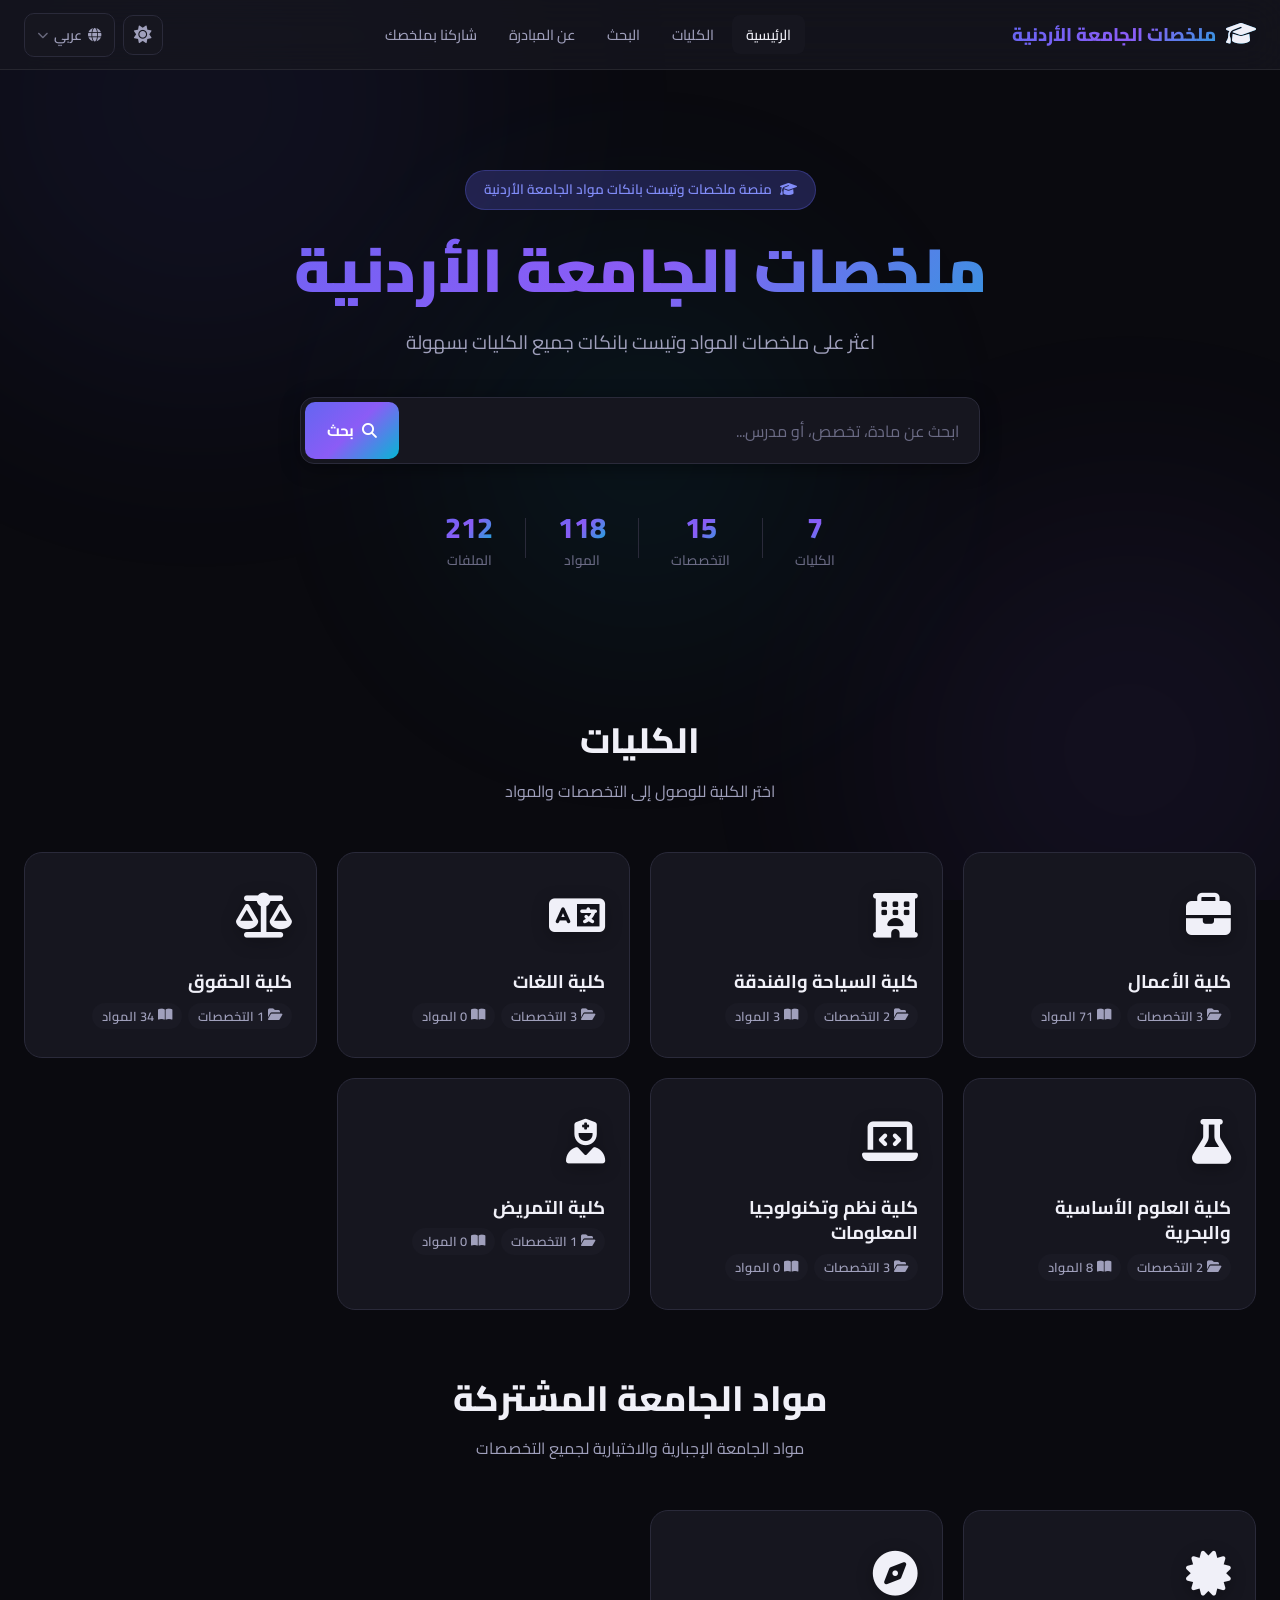
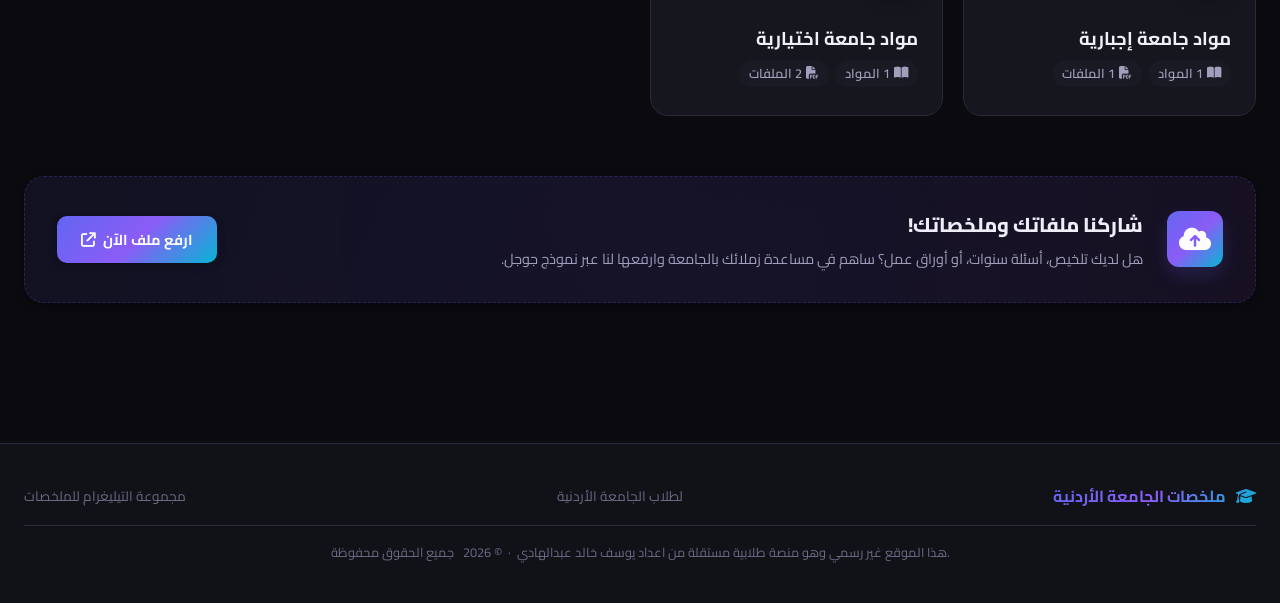
==== index.html @ c8c6da23 "Add files via upload" ====
<!DOCTYPE html>
<html lang="ar" dir="rtl" data-theme="dark">
<head>
  <!-- =================================================
       THEME FLASH PREVENTION SCRIPT
       يجب أن يكون هذا السكريبت أول شيء في <head>
       لتطبيق الثيم والاتجاه من localStorage قبل رسم الصفحة
       This script MUST be first in <head> to avoid flash
  ================================================== -->
  <script>
    (function () {
      // Apply theme before page renders to prevent flash
      var theme = localStorage.getItem('site_theme') || 'dark';
      var lang = localStorage.getItem('site_language') || 'ar';
      var dir = lang === 'ar' ? 'rtl' : 'ltr';
      document.documentElement.setAttribute('data-theme', theme);
      document.documentElement.setAttribute('dir', dir);
      document.documentElement.setAttribute('lang', lang);
    })();
  </script>

  <meta charset="UTF-8" />
  <meta name="viewport" content="width=device-width, initial-scale=1.0" />
  <title>UJ Summary | منصة ملخصات وتيست بانك الجامعة الأردنية</title>
  <meta name="description" content="منصة UJ Summary المجانية لطلاب الجامعة الأردنية. تصفح وحمّل كافة الملخصات، أسئلة السنوات (Test Banks)، وأوراق العمل لجميع الكليات والمواد بسهولة." />
  <meta name="keywords" content="الجامعة الأردنية, UJ Summary, ملخصات الجامعة الأردنية, تيست بانك, University of Jordan, ملخصات المواد, أسئلة سنوات الجامعة الأردنية, UJ Summaries, ملخصات تكنولوجيا المعلومات, ملخصات الهندسة, ملخصات الطب" />
  <meta name="author" content="UJ Summary - يوسف خالد عبد الهادي" />
  <meta name="robots" content="index, follow, max-image-preview:large, max-snippet:-1, max-video-preview:-1" />
  <link rel="canonical" href="https://ju-it-aqaba.github.io/UJ_Summaries/" />
  <meta name="google-site-verification" content="googlea249c1167560f793" />

  <!-- Open Graph / Facebook / WhatsApp SEO -->
  <meta property="og:type" content="website" />
  <meta property="og:site_name" content="UJ Summary" />
  <meta property="og:url" content="https://ju-it-aqaba.github.io/UJ_Summaries/" />
  <meta property="og:title" content="UJ Summary | منصة ملخصات وتيست بانك الجامعة الأردنية" />
  <meta property="og:description" content="منصة أكاديمية مخصصة لطلاب الجامعة الأردنية لتوفير كافة الملخصات والأسئلة لجميع الكليات بأسلوب مبسط ومجاني." />
  <meta property="og:image" content="https://ju-it-aqaba.github.io/UJ_Summaries/icon-512.png" />
  <meta property="og:locale" content="ar_JO" />
  <meta property="og:locale:alternate" content="en_US" />

  <!-- Twitter Card SEO -->
  <meta name="twitter:card" content="summary_large_image" />
  <meta name="twitter:title" content="UJ Summary | منصة ملخصات وتيست بانك الجامعة الأردنية" />
  <meta name="twitter:description" content="منصة شاملة لتصفح وتنزيل ملخصات وتيست بانكات جميع مواد كليات الجامعة الأردنية." />
  <meta name="twitter:image" content="https://ju-it-aqaba.github.io/UJ_Summaries/icon-512.png" />

  <!-- Structured Data (JSON-LD) for Google Search Engine -->
  <script type="application/ld+json">
  {
    "@context": "https://schema.org",
    "@type": "WebSite",
    "name": "UJ Summary",
    "alternateName": ["ملخصات الجامعة الأردنية", "UJ Summaries"],
    "url": "https://ju-it-aqaba.github.io/UJ_Summaries/",
    "description": "منصة ملخصات وتيست بانكات مواد الجامعة الأردنية لجميع الكليات والتخصصات",
    "inLanguage": ["ar", "en", "fr"],
    "author": {
      "@type": "Person",
      "name": "Yousef Khaled Abdulhadi",
      "jobTitle": "Founder & Developer"
    }
  }
  </script>

  <!-- PWA & Mobile App Support -->
  <link rel="manifest" href="manifest.json" />
  <meta name="theme-color" content="#0f172a" />
  <meta name="mobile-web-app-capable" content="yes" />
  <meta name="apple-mobile-web-app-capable" content="yes" />
  <meta name="apple-mobile-web-app-status-bar-style" content="black-translucent" />
  <meta name="apple-mobile-web-app-title" content="UJ Summary" />
  <link rel="apple-touch-icon" href="icon-192.png" />

  <!-- Google Fonts - preconnect for performance -->
  <link rel="preconnect" href="https://fonts.googleapis.com" />
  <link rel="preconnect" href="https://fonts.gstatic.com" crossorigin />
  <link href="https://fonts.googleapis.com/css2?family=Cairo:wght@300;400;500;600;700;800;900&family=Tajawal:wght@300;400;500;700;800&family=Inter:wght@300;400;500;600;700;800&display=swap" rel="stylesheet" />

  <!-- Font Awesome 6 Icons -->
  <link rel="stylesheet" href="https://cdnjs.cloudflare.com/ajax/libs/font-awesome/6.5.1/css/all.min.css" />

  <!-- Main Stylesheet -->
  <link rel="stylesheet" href="style.css" />
</head>
<body>

  <!-- Animated Background -->
  <div class="bg-animated" aria-hidden="true">
    <div class="bg-blob bg-blob-1"></div>
    <div class="bg-blob bg-blob-2"></div>
    <div class="bg-blob bg-blob-3"></div>
  </div>

  <!-- ============================================================
       NAVBAR
  ============================================================ -->
  <header class="navbar" id="navbar" role="banner">
    <div class="navbar-inner">

      <!-- Logo -->
      <a href="#" class="navbar-logo" id="nav-logo-link" aria-label="الصفحة الرئيسية">
        <span class="logo-icon"><i class="fa-solid fa-graduation-cap"></i></span>
        <span id="nav-site-title" data-i18n="site_title">ملخصات الجامعة الأردنية</span>
      </a>

      <nav class="navbar-links" id="navbar-links" role="navigation" aria-label="التنقل الرئيسي">
        <a href="#" class="nav-link active" id="nav-home-link" data-view="home" data-i18n="nav_home">الرئيسية</a>
        <a href="#" class="nav-link" id="nav-colleges-link" data-view="colleges" data-i18n="nav_colleges">الكليات</a>
        <a href="#" class="nav-link" id="nav-search-link" data-view="search" data-i18n="nav_search">البحث</a>
        <a href="#" class="nav-link" id="nav-about-link" data-view="about" data-i18n="nav_about">عن المبادرة</a>
        <a href="https://docs.google.com/forms/d/e/1FAIpQLSfhjTQKsELCBUafk8nWsnmGSEJj9NG82syZOju6MERHpzCdnQ/viewform?usp=publish-editor" target="_blank" rel="noopener noreferrer" class="nav-link" id="nav-upload-link" data-i18n="nav_upload">شاركنا بملخصك</a>
      </nav>

      <!-- Controls -->
      <div class="navbar-controls">

        <!-- Theme Toggle -->
        <button class="theme-toggle" id="theme-toggle-btn" aria-label="تبديل المظهر" title="تبديل المظهر">
          <span id="theme-icon"><i class="fa-solid fa-moon"></i></span>
        </button>

        <!-- Language Switcher -->
        <div class="lang-switcher" id="lang-switcher">
          <button class="lang-btn" id="lang-btn" aria-haspopup="listbox" aria-expanded="false">
            <span><i class="fa-solid fa-globe"></i></span>
            <span id="current-lang-label">عربي</span>
            <span style="font-size:0.7rem; opacity:0.6;"><i class="fa-solid fa-chevron-down"></i></span>
          </button>
          <div class="lang-dropdown" id="lang-dropdown" role="listbox" aria-label="اختر اللغة">
            <div class="lang-option active" data-lang="ar" role="option" tabindex="0">
              <span class="lang-flag">🇯🇴</span>
              <span>العربية</span>
            </div>
            <div class="lang-option" data-lang="en" role="option" tabindex="0">
              <span class="lang-flag">🇬🇧</span>
              <span>English</span>
            </div>
            <div class="lang-option" data-lang="fr" role="option" tabindex="0">
              <span class="lang-flag">🇫🇷</span>
              <span>Français</span>
            </div>
          </div>
        </div>

        <!-- Mobile Menu Button -->
        <button class="mobile-menu-btn" id="mobile-menu-btn" aria-label="فتح القائمة" aria-expanded="false">
          <span></span>
          <span></span>
          <span></span>
        </button>

      </div>
    </div>
  </header>

  <!-- ============================================================
       MAIN CONTENT (SPA Views)
  ============================================================ -->
  <main class="main-content" id="main-content" role="main">

    <!-- ========== VIEW: HOME ========== -->
    <div class="view active" id="view-home">

      <!-- Hero Section -->
      <section class="hero" aria-labelledby="hero-title">
        <div class="container">
          <div class="hero-badge" aria-label="منصة ملخصات الجامعة الأردنية">
            <span><i class="fa-solid fa-graduation-cap"></i></span>
            <span id="hero-badge-text" data-i18n="site_subtitle">منصة ملخصات الجامعة الأردنية</span>
          </div>

          <h1 class="hero-title" id="hero-title" data-i18n="hero_title">
            ملخصات الجامعة الأردنية
          </h1>

          <p class="hero-subtitle" data-i18n="hero_subtitle">
            اعثر على ملخصات المواد وتيست بانكات جميع الكليات بسهولة
          </p>

          <!-- Search Bar -->
          <div class="search-container" role="search">
            <div class="search-wrapper">
            <input
              type="search"
              class="search-input"
              id="hero-search-input"
              placeholder="ابحث عن مادة، تخصص، أو مدرس..."
              data-i18n-placeholder="search_placeholder"
              aria-label="البحث في الموقع"
              autocomplete="off"
            />
            <button class="search-btn" id="hero-search-btn">
              <span><i class="fa-solid fa-magnifying-glass"></i></span>
              <span data-i18n="search_button">بحث</span>
            </button>
          </div>
          </div>

          <!-- Stats — تُحسب ديناميكياً من mergedCollegesData في script.js -->
          <div class="hero-stats" aria-label="إحصائيات الموقع">
            <div class="stat-item">
              <div class="stat-number" id="stats-colleges">0</div>
              <div class="stat-label" data-i18n="colleges_title">الكليات</div>
            </div>
            <div class="stat-divider" aria-hidden="true"></div>
            <div class="stat-item">
              <div class="stat-number" id="stats-specs">0</div>
              <div class="stat-label" data-i18n="specializations_title">التخصصات</div>
            </div>
            <div class="stat-divider" aria-hidden="true"></div>
            <div class="stat-item">
              <div class="stat-number" id="stats-courses">0</div>
              <div class="stat-label" data-i18n="courses_title">المواد</div>
            </div>
            <div class="stat-divider" aria-hidden="true"></div>
            <div class="stat-item">
              <div class="stat-number" id="stats-files">0</div>
              <div class="stat-label" data-i18n="files_title">الملفات</div>
            </div>
          </div>
        </div>
      </section>

      <!-- Colleges Grid Section -->
      <section class="section" aria-labelledby="colleges-section-title">
        <div class="container">
          <div class="section-header">
            <h2 class="section-title" id="colleges-section-title" data-i18n="colleges_title">الكليات</h2>
            <p class="section-subtitle" data-i18n="colleges_subtitle">اختر الكلية للوصول إلى التخصصات والمواد</p>
          </div>

          <div class="colleges-grid" id="colleges-grid" role="list" aria-label="قائمة الكليات">
            <!-- Populated by JavaScript -->
          </div>
        </div>
      </section>

      <!-- Common University Courses Section -->
      <section class="section" aria-labelledby="common-courses-section-title" style="padding-top: 0;">
        <div class="container">
          <div class="section-header">
            <h2 class="section-title" id="common-courses-section-title" data-i18n="common_courses_title">مواد الجامعة المشتركة</h2>
            <p class="section-subtitle" data-i18n="common_courses_subtitle">مواد الجامعة الإجبارية والاختيارية لجميع التخصصات</p>
          </div>

          <div class="colleges-grid" id="common-courses-grid" role="list" aria-label="مواد الجامعة المشتركة">
            <!-- Populated by JavaScript -->
          </div>
        </div>
      </section>

      <!-- Contribution Banner Section -->
      <section class="section-contribution" aria-labelledby="contribution-title" style="padding-top: 0;">
        <div class="container">
          <div class="contribution-card">
            <div class="contribution-icon" aria-hidden="true">
              <i class="fa-solid fa-cloud-arrow-up"></i>
            </div>
            <div class="contribution-text">
              <h3 class="contribution-title" id="contribution-title" data-i18n="contribution_title">شاركنا ملفاتك وملخصاتك!</h3>
              <p class="contribution-desc" data-i18n="contribution_desc">هل لديك تلخيص، أسئلة سنوات، أو أوراق عمل؟ ساهم في مساعدة زملائك بالجامعة وارفعها لنا عبر نموذج جوجل.</p>
            </div>
            <a href="https://docs.google.com/forms/d/e/1FAIpQLSfhjTQKsELCBUafk8nWsnmGSEJj9NG82syZOju6MERHpzCdnQ/viewform?usp=publish-editor" target="_blank" rel="noopener noreferrer" class="btn btn-primary contribution-btn">
              <span data-i18n="contribution_btn">ارفع ملف الآن</span>
              <span><i class="fa-solid fa-arrow-up-right-from-square"></i></span>
            </a>
          </div>
        </div>
      </section>

    </div><!-- /view-home -->

    <!-- ========== VIEW: COLLEGES ========== -->
    <div class="view" id="view-colleges">
      <div class="container">
        <div id="colleges-breadcrumb" class="breadcrumb" aria-label="مسار التنقل" role="navigation"></div>
        <div class="section-header" style="text-align: start;">
          <h2 class="section-title" id="colleges-page-title" data-i18n="colleges_title">الكليات</h2>
        </div>
        <div class="colleges-grid" id="colleges-grid-page" role="list" aria-label="قائمة الكليات"></div>
      </div>
    </div>

    <!-- ========== VIEW: SPECIALIZATIONS ========== -->
    <div class="view" id="view-specs">
      <div class="container">
        <div id="specs-breadcrumb" class="breadcrumb" aria-label="مسار التنقل" role="navigation"></div>
        <button class="back-btn" id="specs-back-btn" aria-label="رجوع">
          <span id="specs-back-icon">←</span>
          <span data-i18n="back">رجوع</span>
        </button>
        <div class="section-header" style="text-align: start;">
          <h2 class="section-title" id="specs-page-title" data-i18n="specializations_title">التخصصات</h2>
        </div>
        <div class="spec-grid" id="spec-grid" role="list" aria-label="قائمة التخصصات"></div>
      </div>
    </div>

    <!-- ========== VIEW: COURSES ========== -->
    <div class="view" id="view-courses">
      <div class="container">
        <div id="courses-breadcrumb" class="breadcrumb" aria-label="مسار التنقل" role="navigation"></div>
        <button class="back-btn" id="courses-back-btn" aria-label="رجوع">
          <span id="courses-back-icon">←</span>
          <span data-i18n="back">رجوع</span>
        </button>
        <div class="section-header" style="text-align: start;">
          <h2 class="section-title" id="courses-page-title" data-i18n="courses_title">المواد</h2>
        </div>

        <!-- Filter Bar -->
        <div class="filter-bar" id="courses-filter-bar" role="group" aria-label="تصفية الملفات">
          <span class="filter-label" id="filter-label">نوع الملفات:</span>
          <button class="filter-btn active" data-filter="all" id="filter-all-btn">الكل</button>
          <button class="filter-btn" data-filter="summary" id="filter-summary-btn">ملخصات</button>
          <button class="filter-btn" data-filter="testbank" id="filter-testbank-btn">تيست بانك</button>
        </div>

        <div class="courses-grid" id="courses-grid" role="list" aria-label="قائمة المواد"></div>
      </div>
    </div>

    <!-- ========== VIEW: COURSE DETAIL ========== -->
    <div class="view" id="view-course-detail">
      <div class="container">
        <div id="course-breadcrumb" class="breadcrumb" aria-label="مسار التنقل" role="navigation"></div>
        <button class="back-btn" id="course-back-btn" aria-label="رجوع">
          <span id="course-back-icon">←</span>
          <span data-i18n="back">رجوع</span>
        </button>

        <!-- Course Header -->
        <div class="course-header" id="course-detail-header">
          <h1 class="course-header-title" id="course-detail-title"></h1>
          <div class="course-meta-row" id="course-meta-row"></div>
        </div>

        <!-- Files Tabs -->
        <div class="files-tabs" id="files-tabs" role="tablist" aria-label="تصنيف الملفات">
          <button class="files-tab active" data-tab="all" id="tab-all" role="tab" aria-selected="true">الكل</button>
          <button class="files-tab" data-tab="summary" id="tab-summary" role="tab" aria-selected="false">ملخصات</button>
          <button class="files-tab" data-tab="testbank" id="tab-testbank" role="tab" aria-selected="false">تيست بانك</button>
        </div>

        <!-- Files Grid -->
        <div class="files-grid" id="files-grid" role="list" aria-label="قائمة الملفات"></div>

      </div>
    </div>

    <!-- ========== VIEW: SEARCH RESULTS ========== -->
    <div class="view" id="view-search">
      <div class="container" style="padding-top: 40px;">
        <h2 class="section-title" data-i18n="search_results" style="margin-bottom: 24px;">نتائج البحث</h2>

        <!-- Search Input (in search page) -->
        <div class="search-page-input-wrapper" role="search">
          <div class="search-wrapper">
            <input
              type="search"
              class="search-input"
              id="search-page-input"
              placeholder="ابحث عن مادة، تخصص، أو مدرس..."
              data-i18n-placeholder="search_placeholder"
              aria-label="البحث في الموقع"
              autocomplete="off"
            />
            <button class="search-btn" id="search-page-btn">
              <span><i class="fa-solid fa-magnifying-glass"></i></span>
              <span data-i18n="search_button">بحث</span>
            </button>
          </div>
        </div>

          <!-- Results Header -->
        <div class="search-results-header" id="search-results-header"></div>

        <!-- Results List -->
        <div id="search-results-list" role="list" aria-label="نتائج البحث"></div>

      </div>
    </div>

    <!-- ========== VIEW: ABOUT ========== -->
    <div class="view" id="view-about">
      <div class="container" style="padding-top: 40px; padding-bottom: 60px;">
        
        <!-- About Hero -->
        <section class="about-hero" style="text-align: center; margin-bottom: 50px;">
          <div class="hero-badge" style="margin-bottom: 16px;">
            <span><i class="fa-solid fa-circle-info"></i></span>
            <span data-i18n="nav_about">عن المبادرة</span>
          </div>
          <h1 class="section-title" data-i18n="about_hero_title" style="margin-bottom: 12px;">مبادرة تدوين المصادر التعليمية</h1>
          <p class="section-subtitle" data-i18n="about_hero_subtitle">بناء المعرفة الأكاديمية ونشرها لخدمة طلاب الجامعة الأردنية</p>
        </section>

        <!-- Statement Notice -->
        <div class="about-statement-card" style="margin-bottom: 40px;">
          <div class="about-card-icon"><i class="fa-solid fa-bullhorn"></i></div>
          <div class="about-card-text">
            <h3 class="about-card-title" data-i18n="about_statement_title">بيان إطلاق مبادرة تدوين المصادر التعليمية</h3>
            <p class="about-card-desc" data-i18n="about_statement_desc"></p>
          </div>
        </div>

        <!-- Founder & Mission & Goal Grid -->
        <div class="about-grid-top" style="margin-bottom: 50px;">
          
          <!-- Founder Card -->
          <div class="about-info-card profile-card">
            <div class="profile-header">
              <div class="profile-avatar"><img src="yousef.png" alt="يوسف خالد عبدالهادي" /></div>
              <div class="profile-title-group">
                <h3 class="about-card-title" data-i18n="about_founder_title">مؤسس المبادرة</h3>
                <span class="profile-badge">GPA: 3.97/4.00</span>
              </div>
            </div>
            <p class="profile-desc" data-i18n="about_founder_info"></p>
          </div>

          <!-- Mission & Goal Card -->
          <div class="about-info-card mission-goal-card">
            <div class="mg-section" style="margin-bottom: 24px;">
              <h4 class="about-mg-title"><i class="fa-solid fa-paper-plane"></i> <span data-i18n="about_mission_title">الرسالة</span></h4>
              <p class="about-card-desc" data-i18n="about_mission_desc"></p>
            </div>
            <div class="mg-section">
              <h4 class="about-mg-title"><i class="fa-solid fa-bullseye"></i> <span data-i18n="about_goal_title">الهدف والدافع</span></h4>
              <p class="about-card-desc" data-i18n="about_goal_desc"></p>
            </div>
          </div>

        </div>

        <!-- Academic Foundations -->
        <section class="about-section" style="margin-bottom: 50px;">
          <div class="section-header" style="text-align: start; margin-bottom: 30px;">
            <h2 class="section-title" data-i18n="about_academic_title">الأسس الأكاديمية للمبادرة</h2>
            <p class="section-subtitle" data-i18n="about_academic_subtitle"></p>
          </div>

          <div class="about-academic-grid">
            
            <div class="academic-card">
              <div class="academic-num">1</div>
              <div class="academic-body">
                <h4 class="academic-title" data-i18n="about_doc_title">التوثيق والمنهجية</h4>
                <p class="academic-desc" data-i18n="about_doc_desc"></p>
              </div>
            </div>

            <div class="academic-card">
              <div class="academic-num">2</div>
              <div class="academic-body">
                <h4 class="academic-title" data-i18n="about_know_title">تنظيم وإدارة المعرفة</h4>
                <p class="academic-desc" data-i18n="about_know_desc"></p>
              </div>
            </div>

            <div class="academic-card">
              <div class="academic-num">3</div>
              <div class="academic-body">
                <h4 class="academic-title" data-i18n="about_quality_title">الجودة والموثوقية</h4>
                <p class="academic-desc" data-i18n="about_quality_desc"></p>
              </div>
            </div>

            <div class="academic-card">
              <div class="academic-num">4</div>
              <div class="academic-body">
                <h4 class="academic-title" data-i18n="about_tech_title">التنفيذ والنشـر التقني</h4>
                <p class="academic-desc" data-i18n="about_tech_desc"></p>
              </div>
            </div>

          </div>
        </section>

        <!-- Volunteer Team / Partners of Success -->
        <section class="about-section" style="margin-bottom: 50px;">
          <div class="section-header" style="text-align: start; margin-bottom: 30px;">
            <h2 class="section-title" data-i18n="about_partners_title">شركاء النجاح (فريق المتطوعين)</h2>
            <p class="section-subtitle" data-i18n="about_partners_subtitle"></p>
          </div>

          <div class="volunteers-grid" id="volunteers-grid-container">
            <!-- Rendered dynamically by script.js -->
          </div>
        </section>

        <!-- Acknowledgements -->
        <section class="about-section">
          <div class="section-header" style="text-align: start; margin-bottom: 30px;">
            <h2 class="section-title" data-i18n="about_thanks_title">رسائل شكر وتقدير</h2>
            <p class="section-subtitle" data-i18n="about_thanks_subtitle"></p>
          </div>

          <div class="thanks-cards">
            
            <div class="thanks-card">
              <div class="thanks-icon"><i class="fa-solid fa-building-columns"></i></div>
              <div class="thanks-body">
                <p class="thanks-text" data-i18n="about_thanks_presidents"></p>
              </div>
            </div>

            <div class="thanks-card">
              <div class="thanks-icon"><i class="fa-solid fa-graduation-cap"></i></div>
              <div class="thanks-body">
                <h4 class="thanks-heading" data-i18n="about_thanks_special"></h4>
                <p class="thanks-text" data-i18n="about_thanks_sarayrah" style="margin-bottom: 12px;"></p>
                <p class="thanks-text" data-i18n="about_thanks_mother"></p>
              </div>
            </div>

          </div>

          <div class="about-footer-row" style="margin-top: 40px; display: flex; justify-content: space-between; align-items: center; border-top: 1px solid var(--border-color); padding-top: 24px; flex-wrap: wrap; gap: 16px;">
            <div class="quality-badge-row">
              <span class="file-type-badge badge-summary" style="padding: 6px 12px; font-size: 0.8rem;" data-i18n="about_quality_standards"></span>
            </div>
            <div class="about-signature" style="font-weight: 700; color: var(--accent-secondary); font-size: 0.95rem;" data-i18n="about_sign"></div>
          </div>

        </section>

      </div>
    </div>

  </main>

  <!-- ============================================================
       FOOTER
  ============================================================ -->
  <footer class="footer" role="contentinfo">
    <div class="footer-inner">
      <div class="footer-brand">
        <span><i class="fa-solid fa-graduation-cap"></i></span>
        <span data-i18n="site_title">ملخصات الجامعة الأردنية</span>
      </div>
      <div class="footer-text">
        <span data-i18n="footer_for">لطلاب الجامعة الأردنية</span>
      </div>
      <div class="footer-links">
        <a href="https://t.me/+IobTJ7ghiJlmMWNk" class="footer-link" data-i18n="nav_admin">مجموعة التيليغرام للملخصات</a>
      </div>
    </div>
    <div class="footer-disclaimer container">
      <span data-i18n="footer_disclaimer">هذا الموقع غير رسمي وهو منصة طلابية مستقلة من اعداد يوسف خالد عبدالهادي</span>
      &nbsp;·&nbsp;
      <span>© <span id="footer-year"></span></span>
      &nbsp;
      <span data-i18n="footer_rights">جميع الحقوق محفوظة</span>
    </div>
  </footer>

  <!-- PWA Install & Update Banner -->
  <div id="pwa-install-banner" class="pwa-banner" role="alert">
    <div class="pwa-banner-content">
      <span class="pwa-banner-icon" id="pwa-banner-icon-el"><i class="fa-solid fa-download"></i></span>
      <div class="pwa-banner-text">
        <strong data-i18n="pwa_install_title">تنزيل التطبيق</strong>
        <span data-i18n="pwa_install_desc">ثبّت موقع الملخصات على هاتفك للوصول السريع وتصفح المواد بدون إنترنت!</span>
      </div>
    </div>
    <div class="pwa-banner-actions">
      <button id="pwa-install-btn" class="btn btn-primary btn-sm" data-i18n="pwa_install_btn">تنزيل</button>
      <button id="pwa-close-btn" class="pwa-close-btn" aria-label="إغلاق"><i class="fa-solid fa-xmark"></i></button>
    </div>
  </div>

  <!-- Toast Notifications Container -->
  <div class="toast-container" id="toast-container" aria-live="polite" aria-atomic="true"></div>


  <!-- ============================================================
       SCRIPTS - Load in correct order
  ============================================================ -->
  <script src="translations.js"></script>
  <script src="data.js"></script>
  <script src="script.js"></script>

</body>
</html>
---- style.css ----
/* ============================================================
   style.css - Main Stylesheet for UJ Summaries Platform
   ============================================================ */

/* ============================================================
   1. Google Fonts Import
   ============================================================ */
@import url('https://fonts.googleapis.com/css2?family=Cairo:wght@300;400;500;600;700;800;900&family=Tajawal:wght@300;400;500;700;800&family=Inter:wght@300;400;500;600;700;800&display=swap');

/* ============================================================
   2. CSS Variables (Theming)
   ============================================================ */
:root {
  /* Dark Mode Colors (Default) */
  --bg-primary: #0a0a0f;
  --bg-secondary: #111118;
  --bg-card: #16161f;
  --bg-card-hover: #1e1e2a;
  --bg-input: #1a1a24;
  --bg-overlay: rgba(0, 0, 0, 0.6);

  --text-primary: #f0f0f8;
  --text-secondary: #a0a0bc;
  --text-muted: #6b6b85;
  --text-inverse: #0a0a0f;

  --border-color: #2a2a3a;
  --border-focus: #6366f1;

  --accent-primary: #6366f1;
  --accent-secondary: #818cf8;
  --accent-gradient: linear-gradient(135deg, #6366f1 0%, #8b5cf6 50%, #06b6d4 100%);
  --accent-glow: rgba(99, 102, 241, 0.25);

  --success: #22c55e;
  --warning: #f59e0b;
  --error: #ef4444;
  --info: #06b6d4;

  --shadow-sm: 0 2px 8px rgba(0, 0, 0, 0.3);
  --shadow-md: 0 4px 20px rgba(0, 0, 0, 0.4);
  --shadow-lg: 0 8px 40px rgba(0, 0, 0, 0.5);
  --shadow-glow: 0 0 30px rgba(99, 102, 241, 0.15);

  --glass-bg: rgba(22, 22, 31, 0.8);
  --glass-border: rgba(255, 255, 255, 0.08);

  --nav-height: 70px;
  --border-radius: 12px;
  --border-radius-lg: 18px;
  --border-radius-xl: 24px;
  --transition: all 0.3s cubic-bezier(0.4, 0, 0.2, 1);
}

/* Light Mode Override */
[data-theme="light"] {
  --bg-primary: #f8f8ff;
  --bg-secondary: #ffffff;
  --bg-card: #ffffff;
  --bg-card-hover: #f0f0fa;
  --bg-input: #f4f4ff;
  --bg-overlay: rgba(0, 0, 0, 0.4);

  --text-primary: #0f0f1a;
  --text-secondary: #4b4b6a;
  --text-muted: #8888a4;
  --text-inverse: #ffffff;

  --border-color: #dcdcec;
  --border-focus: #6366f1;

  --accent-glow: rgba(99, 102, 241, 0.15);

  --shadow-sm: 0 2px 8px rgba(0, 0, 0, 0.06);
  --shadow-md: 0 4px 20px rgba(0, 0, 0, 0.1);
  --shadow-lg: 0 8px 40px rgba(0, 0, 0, 0.14);
  --shadow-glow: 0 0 30px rgba(99, 102, 241, 0.1);

  --glass-bg: rgba(255, 255, 255, 0.85);
  --glass-border: rgba(0, 0, 0, 0.08);
}

/* ============================================================
   3. Reset & Base
   ============================================================ */
*, *::before, *::after {
  box-sizing: border-box;
  margin: 0;
  padding: 0;
}

html {
  scroll-behavior: smooth;
  font-size: 16px;
}

body {
  font-family: 'Cairo', 'Tajawal', 'Inter', sans-serif;
  background-color: var(--bg-primary);
  color: var(--text-primary);
  line-height: 1.6;
  min-height: 100vh;
  transition: background-color 0.3s ease, color 0.3s ease;
  overflow-x: hidden;
}

/* RTL Support */
[dir="rtl"] body {
  font-family: 'Cairo', 'Tajawal', sans-serif;
}

[dir="ltr"] body {
  font-family: 'Inter', 'Cairo', sans-serif;
}

a {
  text-decoration: none;
  color: inherit;
}

img {
  max-width: 100%;
}

button {
  cursor: pointer;
  border: none;
  background: none;
  font-family: inherit;
}

input, select, textarea {
  font-family: inherit;
}

ul, ol {
  list-style: none;
}

/* ============================================================
   4. Scrollbar
   ============================================================ */
::-webkit-scrollbar {
  width: 6px;
}

::-webkit-scrollbar-track {
  background: var(--bg-secondary);
}

::-webkit-scrollbar-thumb {
  background: var(--accent-primary);
  border-radius: 3px;
}

/* ============================================================
   5. Background Animated Gradient
   ============================================================ */
.bg-animated {
  position: fixed;
  top: 0;
  left: 0;
  width: 100%;
  height: 100%;
  z-index: -1;
  overflow: hidden;
  pointer-events: none;
}

.bg-blob {
  position: absolute;
  border-radius: 50%;
  filter: blur(120px);
  opacity: 0.07;
  animation: blobFloat 20s ease-in-out infinite;
}

.bg-blob-1 {
  width: 600px;
  height: 600px;
  background: #6366f1;
  top: -200px;
  left: -100px;
  animation-delay: 0s;
}

.bg-blob-2 {
  width: 500px;
  height: 500px;
  background: #8b5cf6;
  bottom: -100px;
  right: -100px;
  animation-delay: -7s;
}

.bg-blob-3 {
  width: 400px;
  height: 400px;
  background: #06b6d4;
  top: 50%;
  left: 50%;
  transform: translate(-50%, -50%);
  animation-delay: -14s;
}

[data-theme="light"] .bg-blob {
  opacity: 0.04;
}

@keyframes blobFloat {
  0%, 100% { transform: translate(0, 0) scale(1); }
  33% { transform: translate(30px, -50px) scale(1.05); }
  66% { transform: translate(-20px, 20px) scale(0.95); }
}

/* ============================================================
   6. Header / Navbar
   ============================================================ */
.navbar {
  position: fixed;
  top: 0;
  left: 0;
  right: 0;
  height: var(--nav-height);
  z-index: 1000;
  backdrop-filter: blur(20px);
  -webkit-backdrop-filter: blur(20px);
  background: var(--glass-bg);
  border-bottom: 1px solid var(--glass-border);
  transition: var(--transition);
}

.navbar.scrolled {
  box-shadow: var(--shadow-md);
}

.navbar-inner {
  max-width: 1280px;
  margin: 0 auto;
  height: 100%;
  display: flex;
  align-items: center;
  justify-content: space-between;
  padding: 0 24px;
  gap: 16px;
}

/* Logo */
.navbar-logo {
  display: flex;
  align-items: center;
  gap: 10px;
  font-weight: 800;
  font-size: 1.15rem;
  background: var(--accent-gradient);
  -webkit-background-clip: text;
  -webkit-text-fill-color: transparent;
  background-clip: text;
  white-space: nowrap;
  flex-shrink: 0;
}

.navbar-logo .logo-icon {
  font-size: 1.5rem;
  -webkit-text-fill-color: initial;
}

/* Nav Links */
.navbar-links {
  display: flex;
  align-items: center;
  gap: 4px;
}

.nav-link {
  padding: 8px 14px;
  border-radius: 8px;
  font-size: 0.9rem;
  font-weight: 500;
  color: var(--text-secondary);
  transition: var(--transition);
  white-space: nowrap;
}

.nav-link:hover, .nav-link.active {
  color: var(--text-primary);
  background: var(--bg-card);
}

/* Navbar Controls */
.navbar-controls {
  display: flex;
  align-items: center;
  gap: 8px;
  flex-shrink: 0;
}

/* Theme Toggle */
.theme-toggle {
  display: flex;
  align-items: center;
  justify-content: center;
  width: 40px;
  height: 40px;
  border-radius: 10px;
  background: var(--bg-card);
  border: 1px solid var(--border-color);
  color: var(--text-secondary);
  font-size: 1.1rem;
  transition: var(--transition);
  cursor: pointer;
}

.theme-toggle:hover {
  border-color: var(--accent-primary);
  color: var(--accent-primary);
  box-shadow: var(--shadow-glow);
}

/* Language Switcher */
.lang-switcher {
  position: relative;
}

.lang-btn {
  display: flex;
  align-items: center;
  gap: 6px;
  padding: 8px 12px;
  border-radius: 10px;
  background: var(--bg-card);
  border: 1px solid var(--border-color);
  color: var(--text-secondary);
  font-size: 0.85rem;
  font-weight: 600;
  transition: var(--transition);
  cursor: pointer;
  white-space: nowrap;
}

.lang-btn:hover {
  border-color: var(--accent-primary);
  color: var(--accent-primary);
  box-shadow: var(--shadow-glow);
}

.lang-dropdown {
  position: absolute;
  top: calc(100% + 8px);
  background: var(--bg-card);
  border: 1px solid var(--border-color);
  border-radius: var(--border-radius);
  box-shadow: var(--shadow-lg);
  min-width: 150px;
  overflow: hidden;
  opacity: 0;
  visibility: hidden;
  transform: translateY(-8px);
  transition: var(--transition);
  z-index: 100;
}

[dir="rtl"] .lang-dropdown {
  right: 0;
  left: auto;
}

[dir="ltr"] .lang-dropdown {
  left: 0;
  right: auto;
}

.lang-dropdown.open {
  opacity: 1;
  visibility: visible;
  transform: translateY(0);
}

.lang-option {
  display: flex;
  align-items: center;
  gap: 10px;
  padding: 10px 16px;
  font-size: 0.9rem;
  font-weight: 500;
  color: var(--text-secondary);
  cursor: pointer;
  transition: var(--transition);
}

.lang-option:hover, .lang-option.active {
  background: var(--bg-card-hover);
  color: var(--accent-primary);
}

.lang-option .lang-flag {
  font-size: 1.1rem;
}

.mobile-menu-btn {
  display: none;
  align-items: center;
  justify-content: center;
  flex-direction: column;
  gap: 4px;
  width: 38px;
  height: 38px;
  border-radius: 10px;
  background: var(--bg-card);
  border: 1px solid var(--border-color);
  cursor: pointer;
  transition: var(--transition);
  padding: 0;
  flex-shrink: 0;
}

.mobile-menu-btn:hover {
  border-color: var(--accent-primary);
  box-shadow: var(--shadow-glow);
}

.mobile-menu-btn span {
  width: 18px;
  height: 2px;
  background: var(--text-primary);
  border-radius: 2px;
  transition: transform 0.3s ease, opacity 0.3s ease;
}

/* Morph to X when open */
.mobile-menu-btn[aria-expanded="true"] span:nth-child(1) {
  transform: translateY(6px) rotate(45deg);
}

.mobile-menu-btn[aria-expanded="true"] span:nth-child(2) {
  opacity: 0;
}

.mobile-menu-btn[aria-expanded="true"] span:nth-child(3) {
  transform: translateY(-6px) rotate(-45deg);
}

/* ============================================================
   7. Main Layout
   ============================================================ */
.main-content {
  min-height: 100vh;
  padding-top: var(--nav-height);
}

.container {
  max-width: 1280px;
  margin: 0 auto;
  padding: 0 24px;
}

/* ============================================================
   8. Hero Section
   ============================================================ */
.hero {
  position: relative;
  padding: 100px 24px 80px;
  text-align: center;
  overflow: hidden;
}

.hero-badge {
  display: inline-flex;
  align-items: center;
  gap: 8px;
  padding: 8px 18px;
  background: var(--accent-glow);
  border: 1px solid rgba(99, 102, 241, 0.3);
  border-radius: 100px;
  font-size: 0.85rem;
  font-weight: 600;
  color: var(--accent-secondary);
  margin-bottom: 24px;
  animation: fadeInDown 0.6s ease both;
}

.hero-title {
  font-size: clamp(2.2rem, 5vw, 3.8rem);
  font-weight: 900;
  line-height: 1.2;
  margin-bottom: 20px;
  background: var(--accent-gradient);
  -webkit-background-clip: text;
  -webkit-text-fill-color: transparent;
  background-clip: text;
  animation: fadeInDown 0.6s ease 0.1s both;
}

.hero-subtitle {
  font-size: clamp(1rem, 2.5vw, 1.2rem);
  color: var(--text-secondary);
  max-width: 600px;
  margin: 0 auto 40px;
  animation: fadeInDown 0.6s ease 0.2s both;
}

/* Search Bar */
.search-container {
  max-width: 680px;
  margin: 0 auto;
  animation: fadeInDown 0.6s ease 0.3s both;
}

.search-wrapper {
  display: flex;
  gap: 0;
  background: var(--bg-card);
  border: 1.5px solid var(--border-color);
  border-radius: 14px;
  overflow: hidden;
  transition: var(--transition);
  box-shadow: var(--shadow-md);
}

.search-wrapper:focus-within {
  border-color: var(--accent-primary);
  box-shadow: var(--shadow-glow), var(--shadow-md);
}

.search-input {
  flex: 1;
  padding: 16px 20px;
  background: transparent;
  border: none;
  outline: none;
  font-size: 1rem;
  color: var(--text-primary);
  font-family: inherit;
}

.search-input::placeholder {
  color: var(--text-muted);
}

.search-btn {
  display: flex;
  align-items: center;
  gap: 8px;
  padding: 14px 22px;
  background: var(--accent-gradient);
  color: white;
  font-size: 0.95rem;
  font-weight: 700;
  border-radius: 10px;
  margin: 4px;
  transition: var(--transition);
  white-space: nowrap;
}

.search-btn:hover {
  opacity: 0.9;
  transform: scale(1.02);
}

/* Stats Row */
.hero-stats {
  display: flex;
  align-items: center;
  justify-content: center;
  gap: 32px;
  margin-top: 40px;
  animation: fadeInUp 0.6s ease 0.4s both;
  flex-wrap: wrap;
}

.stat-item {
  text-align: center;
}

.stat-number {
  font-size: 1.8rem;
  font-weight: 800;
  background: var(--accent-gradient);
  -webkit-background-clip: text;
  -webkit-text-fill-color: transparent;
  background-clip: text;
}

.stat-label {
  font-size: 0.85rem;
  color: var(--text-muted);
  font-weight: 500;
}

.stat-divider {
  width: 1px;
  height: 40px;
  background: var(--border-color);
}

/* ============================================================
   9. Section Styles
   ============================================================ */
.section {
  padding: 60px 0;
}

.section-header {
  text-align: center;
  margin-bottom: 48px;
}

.section-title {
  font-size: clamp(1.6rem, 3vw, 2.2rem);
  font-weight: 800;
  color: var(--text-primary);
  margin-bottom: 10px;
}

.section-subtitle {
  font-size: 1rem;
  color: var(--text-secondary);
}

/* ============================================================
   10. College Cards Grid
   ============================================================ */
.colleges-grid {
  display: grid;
  grid-template-columns: repeat(auto-fill, minmax(280px, 1fr));
  gap: 20px;
}

.college-card {
  background: var(--bg-card);
  border: 1px solid var(--border-color);
  border-radius: var(--border-radius-lg);
  padding: 28px 24px;
  cursor: pointer;
  transition: var(--transition);
  position: relative;
  overflow: hidden;
}

.college-card::before {
  content: '';
  position: absolute;
  top: 0;
  left: 0;
  right: 0;
  height: 3px;
  background: var(--card-color, var(--accent-gradient));
  border-radius: var(--border-radius-lg) var(--border-radius-lg) 0 0;
  opacity: 0;
  transition: var(--transition);
}

.college-card:hover {
  transform: translateY(-4px);
  border-color: var(--card-color, var(--accent-primary));
  background: var(--bg-card-hover);
  box-shadow: var(--shadow-lg), 0 0 0 1px var(--card-color, var(--accent-primary)), 0 20px 40px rgba(0,0,0,0.2);
}

.college-card:hover::before {
  opacity: 1;
}

.college-icon {
  font-size: 2.8rem;
  margin-bottom: 16px;
  display: block;
  filter: drop-shadow(0 4px 8px rgba(0,0,0,0.3));
}

.college-name {
  font-size: 1.15rem;
  font-weight: 700;
  color: var(--text-primary);
  margin-bottom: 8px;
  line-height: 1.4;
}

.college-meta {
  display: flex;
  align-items: center;
  gap: 6px;
  font-size: 0.85rem;
  color: var(--text-muted);
}

.college-meta-badge {
  display: inline-flex;
  align-items: center;
  gap: 4px;
  padding: 3px 10px;
  border-radius: 100px;
  background: var(--bg-input);
  font-size: 0.8rem;
  font-weight: 600;
  color: var(--text-secondary);
}

.college-arrow {
  position: absolute;
  bottom: 20px;
  font-size: 1.2rem;
  color: var(--text-muted);
  transition: var(--transition);
  opacity: 0;
}

[dir="rtl"] .college-arrow {
  left: 20px;
}

[dir="ltr"] .college-arrow {
  right: 20px;
}

.college-card:hover .college-arrow {
  opacity: 1;
  transform: translateX(-4px);
}

[dir="ltr"] .college-card:hover .college-arrow {
  transform: translateX(4px);
}

/* ============================================================
   11. Breadcrumb
   ============================================================ */
.breadcrumb {
  display: flex;
  align-items: center;
  gap: 8px;
  padding: 20px 0 10px;
  flex-wrap: wrap;
}

.breadcrumb-item {
  display: flex;
  align-items: center;
  gap: 8px;
  font-size: 0.9rem;
  color: var(--text-muted);
}

.breadcrumb-item a {
  color: var(--accent-secondary);
  transition: var(--transition);
}

.breadcrumb-item a:hover {
  color: var(--accent-primary);
}

.breadcrumb-item.active {
  color: var(--text-primary);
  font-weight: 600;
}

.breadcrumb-sep {
  color: var(--text-muted);
  font-size: 0.8rem;
}

/* ============================================================
   12. Specializations List
   ============================================================ */
.spec-grid {
  display: grid;
  grid-template-columns: repeat(auto-fill, minmax(250px, 1fr));
  gap: 16px;
}

.spec-card {
  background: var(--bg-card);
  border: 1px solid var(--border-color);
  border-radius: var(--border-radius);
  padding: 22px 20px;
  cursor: pointer;
  transition: var(--transition);
  display: flex;
  align-items: center;
  gap: 14px;
}

.spec-card:hover {
  background: var(--bg-card-hover);
  border-color: var(--accent-primary);
  transform: translateX(-3px);
  box-shadow: var(--shadow-md);
}

[dir="ltr"] .spec-card:hover {
  transform: translateX(3px);
}

.spec-icon {
  width: 46px;
  height: 46px;
  border-radius: 12px;
  display: flex;
  align-items: center;
  justify-content: center;
  font-size: 1.4rem;
  background: var(--bg-input);
  flex-shrink: 0;
}

.spec-info {
  flex: 1;
  min-width: 0;
}

.spec-name {
  font-size: 1rem;
  font-weight: 700;
  color: var(--text-primary);
  margin-bottom: 4px;
}

.spec-count {
  font-size: 0.8rem;
  color: var(--text-muted);
}

.spec-arrow {
  color: var(--text-muted);
  font-size: 1rem;
  transition: var(--transition);
  flex-shrink: 0;
}

.spec-card:hover .spec-arrow {
  color: var(--accent-primary);
}

/* ============================================================
   13. Courses List
   ============================================================ */
.courses-grid {
  display: grid;
  grid-template-columns: repeat(auto-fill, minmax(300px, 1fr));
  gap: 16px;
}

.course-card {
  background: var(--bg-card);
  border: 1px solid var(--border-color);
  border-radius: var(--border-radius);
  padding: 22px 20px;
  cursor: pointer;
  transition: var(--transition);
  position: relative;
}

.course-card:hover {
  background: var(--bg-card-hover);
  border-color: var(--accent-primary);
  transform: translateY(-2px);
  box-shadow: var(--shadow-md);
}

.course-name {
  font-size: 1.05rem;
  font-weight: 700;
  color: var(--text-primary);
  margin-bottom: 10px;
  line-height: 1.4;
}

.course-instructors {
  display: flex;
  align-items: center;
  gap: 6px;
  font-size: 0.85rem;
  color: var(--text-muted);
  margin-bottom: 12px;
}

.course-files-count {
  display: flex;
  align-items: center;
  gap: 8px;
  flex-wrap: wrap;
}

.file-type-badge {
  display: inline-flex;
  align-items: center;
  gap: 4px;
  padding: 3px 10px;
  border-radius: 100px;
  font-size: 0.78rem;
  font-weight: 600;
}

.badge-summary {
  background: rgba(99, 102, 241, 0.15);
  color: #818cf8;
  border: 1px solid rgba(99, 102, 241, 0.25);
}

.badge-testbank {
  background: rgba(6, 182, 212, 0.15);
  color: #22d3ee;
  border: 1px solid rgba(6, 182, 212, 0.25);
}

/* ============================================================
   14. Course Detail Page
   ============================================================ */
.course-header {
  background: var(--bg-card);
  border: 1px solid var(--border-color);
  border-radius: var(--border-radius-xl);
  padding: 32px;
  margin-bottom: 32px;
  position: relative;
  overflow: hidden;
}

.course-header::after {
  content: '';
  position: absolute;
  top: 0;
  inset-inline-start: 0;
  width: 4px;
  height: 100%;
  background: var(--accent-gradient);
}

.course-header-title {
  font-size: clamp(1.4rem, 3vw, 2rem);
  font-weight: 800;
  margin-bottom: 16px;
  background: var(--accent-gradient);
  -webkit-background-clip: text;
  -webkit-text-fill-color: transparent;
  background-clip: text;
}

.course-meta-row {
  display: flex;
  flex-wrap: wrap;
  gap: 16px;
}

.course-meta-item {
  display: flex;
  align-items: center;
  gap: 8px;
  font-size: 0.9rem;
  color: var(--text-secondary);
}

.course-meta-item strong {
  color: var(--text-primary);
}

/* Files Tabs */
.files-tabs {
  display: flex;
  gap: 4px;
  background: var(--bg-card);
  border: 1px solid var(--border-color);
  border-radius: 12px;
  padding: 4px;
  margin-bottom: 24px;
  width: fit-content;
}

.files-tab {
  padding: 9px 20px;
  border-radius: 9px;
  font-size: 0.9rem;
  font-weight: 600;
  color: var(--text-muted);
  cursor: pointer;
  transition: var(--transition);
}

.files-tab.active {
  background: var(--accent-gradient);
  color: white;
  box-shadow: var(--shadow-sm);
}

.files-tab:hover:not(.active) {
  color: var(--text-primary);
  background: var(--bg-input);
}

/* File Cards */
.files-grid {
  display: grid;
  grid-template-columns: repeat(auto-fill, minmax(280px, 1fr));
  gap: 16px;
}

.file-card {
  background: var(--bg-card);
  border: 1px solid var(--border-color);
  border-radius: var(--border-radius);
  padding: 20px;
  transition: var(--transition);
  display: flex;
  flex-direction: column;
  gap: 14px;
}

.file-card:hover {
  border-color: var(--accent-primary);
  background: var(--bg-card-hover);
  transform: translateY(-2px);
  box-shadow: var(--shadow-md);
}

.file-card-header {
  display: flex;
  align-items: flex-start;
  gap: 12px;
}

.file-type-icon {
  width: 44px;
  height: 44px;
  border-radius: 10px;
  display: flex;
  align-items: center;
  justify-content: center;
  font-size: 1.4rem;
  flex-shrink: 0;
}

.file-type-icon.summary {
  background: rgba(99, 102, 241, 0.15);
}

.file-type-icon.testbank {
  background: rgba(6, 182, 212, 0.15);
}

.file-card-info {
  flex: 1;
  min-width: 0;
}

.file-card-title {
  font-size: 0.95rem;
  font-weight: 700;
  color: var(--text-primary);
  margin-bottom: 4px;
  line-height: 1.4;
}

.file-card-meta {
  font-size: 0.8rem;
  color: var(--text-muted);
}

.file-card-actions {
  display: flex;
  gap: 8px;
}

.btn-view {
  flex: 1;
  text-decoration: none;
  display: flex;
  align-items: center;
  justify-content: center;
  gap: 6px;
  padding: 9px 16px;
  border-radius: 9px;
  font-size: 0.85rem;
  font-weight: 600;
  background: var(--bg-input);
  color: var(--text-secondary);
  border: 1px solid var(--border-color);
  transition: var(--transition);
  cursor: pointer;
}

.btn-view:hover {
  background: var(--accent-primary);
  color: white;
  border-color: var(--accent-primary);
}

.btn-download {
  display: flex;
  text-decoration: none;
  align-items: center;
  justify-content: center;
  width: 40px;
  height: 40px;
  border-radius: 9px;
  background: var(--accent-gradient);
  color: white;
  font-size: 1rem;
  transition: var(--transition);
  flex-shrink: 0;
}

.btn-download:hover {
  opacity: 0.85;
  transform: scale(1.05);
}

/* No Files Message */
.no-files {
  text-align: center;
  padding: 60px 20px;
  color: var(--text-muted);
}

.no-files-icon {
  font-size: 3.5rem;
  margin-bottom: 16px;
  display: block;
  opacity: 0.5;
}

.no-files-text {
  font-size: 1.1rem;
  font-weight: 600;
  margin-bottom: 8px;
  color: var(--text-secondary);
}

.no-files-sub {
  font-size: 0.9rem;
}

/* ============================================================
   15. Search Page
   ============================================================ */
.search-page-input-wrapper {
  max-width: 700px;
  margin: 0 auto 40px;
}

.search-result-card {
  background: var(--bg-card);
  border: 1px solid var(--border-color);
  border-radius: var(--border-radius);
  padding: 20px 24px;
  margin-bottom: 12px;
  cursor: pointer;
  transition: var(--transition);
  display: flex;
  align-items: center;
  gap: 16px;
}

.search-result-card:hover {
  border-color: var(--accent-primary);
  transform: translateX(-3px);
  box-shadow: var(--shadow-md);
}

[dir="ltr"] .search-result-card:hover {
  transform: translateX(3px);
}

.search-result-icon {
  width: 46px;
  height: 46px;
  border-radius: 10px;
  display: flex;
  align-items: center;
  justify-content: center;
  font-size: 1.3rem;
  background: var(--bg-input);
  flex-shrink: 0;
}

.search-result-info {
  flex: 1;
}

.search-result-name {
  font-size: 1rem;
  font-weight: 700;
  color: var(--text-primary);
  margin-bottom: 4px;
}

.search-result-path {
  font-size: 0.82rem;
  color: var(--text-muted);
}

.search-results-header {
  display: flex;
  align-items: center;
  justify-content: space-between;
  margin-bottom: 20px;
  flex-wrap: wrap;
  gap: 12px;
}

.results-count-badge {
  padding: 4px 14px;
  border-radius: 100px;
  background: var(--accent-glow);
  border: 1px solid rgba(99, 102, 241, 0.3);
  font-size: 0.85rem;
  font-weight: 700;
  color: var(--accent-secondary);
}

/* ============================================================
   16. Page Views (SPA Sections)
   ============================================================ */
.view {
  display: none;
  animation: fadeIn 0.3s ease;
}

.view.active {
  display: block;
}

@keyframes fadeIn {
  from { opacity: 0; transform: translateY(8px); }
  to { opacity: 1; transform: translateY(0); }
}

/* ============================================================
   17. Back Button
   ============================================================ */
.back-btn {
  display: inline-flex;
  align-items: center;
  gap: 8px;
  padding: 9px 18px;
  border-radius: 10px;
  background: var(--bg-card);
  border: 1px solid var(--border-color);
  color: var(--text-secondary);
  font-size: 0.9rem;
  font-weight: 600;
  cursor: pointer;
  transition: var(--transition);
  margin-bottom: 20px;
}

.back-btn:hover {
  border-color: var(--accent-primary);
  color: var(--accent-primary);
}

/* ============================================================
   18. Filter Bar
   ============================================================ */
.filter-bar {
  display: flex;
  align-items: center;
  gap: 10px;
  margin-bottom: 28px;
  flex-wrap: wrap;
}

.filter-label {
  font-size: 0.85rem;
  font-weight: 600;
  color: var(--text-muted);
}

.filter-btn {
  padding: 6px 16px;
  border-radius: 100px;
  border: 1px solid var(--border-color);
  background: var(--bg-card);
  color: var(--text-secondary);
  font-size: 0.85rem;
  font-weight: 600;
  cursor: pointer;
  transition: var(--transition);
  font-family: inherit;
}

.filter-btn:hover, .filter-btn.active {
  background: var(--accent-primary);
  border-color: var(--accent-primary);
  color: white;
}

/* ============================================================
   19. Footer
   ============================================================ */
.footer {
  background: var(--bg-secondary);
  border-top: 1px solid var(--border-color);
  padding: 40px 24px;
  margin-top: 80px;
}

.footer-inner {
  max-width: 1280px;
  margin: 0 auto;
  display: flex;
  align-items: center;
  justify-content: space-between;
  flex-wrap: wrap;
  gap: 20px;
}

.footer-brand {
  display: flex;
  align-items: center;
  gap: 10px;
  font-weight: 700;
  font-size: 1rem;
  background: var(--accent-gradient);
  -webkit-background-clip: text;
  -webkit-text-fill-color: transparent;
  background-clip: text;
}

.footer-text {
  font-size: 0.85rem;
  color: var(--text-muted);
  text-align: center;
}

.footer-disclaimer {
  font-size: 0.8rem;
  color: var(--text-muted);
  text-align: center;
  margin-top: 16px;
  padding-top: 16px;
  border-top: 1px solid var(--border-color);
}

.footer-links {
  display: flex;
  gap: 16px;
}

.footer-link {
  font-size: 0.85rem;
  color: var(--text-muted);
  transition: var(--transition);
}

.footer-link:hover {
  color: var(--accent-secondary);
}

/* ============================================================
   20. Animations
   ============================================================ */
@keyframes fadeInDown {
  from { opacity: 0; transform: translateY(-20px); }
  to { opacity: 1; transform: translateY(0); }
}

@keyframes fadeInUp {
  from { opacity: 0; transform: translateY(20px); }
  to { opacity: 1; transform: translateY(0); }
}

@keyframes pulse {
  0%, 100% { transform: scale(1); }
  50% { transform: scale(1.05); }
}

@keyframes shimmer {
  0% { background-position: -200% 0; }
  100% { background-position: 200% 0; }
}

/* Skeleton Loading */
.skeleton {
  background: linear-gradient(90deg, var(--bg-card) 25%, var(--bg-card-hover) 50%, var(--bg-card) 75%);
  background-size: 200% 100%;
  animation: shimmer 1.5s infinite;
  border-radius: 8px;
}

/* ============================================================
   21. Toast Notifications
   ============================================================ */
.toast-container {
  position: fixed;
  z-index: 9999;
  display: flex;
  flex-direction: column;
  gap: 10px;
  padding: 20px;
}

[dir="rtl"] .toast-container {
  bottom: 24px;
  left: 24px;
  right: auto;
}

[dir="ltr"] .toast-container {
  bottom: 24px;
  right: 24px;
  left: auto;
}

.toast {
  padding: 14px 20px;
  border-radius: 12px;
  background: var(--bg-card);
  border: 1px solid var(--border-color);
  box-shadow: var(--shadow-lg);
  font-size: 0.9rem;
  font-weight: 600;
  color: var(--text-primary);
  display: flex;
  align-items: center;
  gap: 10px;
  animation: slideInToast 0.3s ease;
  max-width: 340px;
}

.toast.success { border-color: var(--success); }
.toast.error { border-color: var(--error); }
.toast.info { border-color: var(--info); }

@keyframes slideInToast {
  from { opacity: 0; transform: translateX(20px); }
  to { opacity: 1; transform: translateX(0); }
}

[dir="rtl"] @keyframes slideInToast {
  from { opacity: 0; transform: translateX(-20px); }
  to { opacity: 1; transform: translateX(0); }
}

/* ============================================================
   22. Utility Classes
   ============================================================ */
.text-gradient {
  background: var(--accent-gradient);
  -webkit-background-clip: text;
  -webkit-text-fill-color: transparent;
  background-clip: text;
}

.glass {
  background: var(--glass-bg);
  backdrop-filter: blur(20px);
  border: 1px solid var(--glass-border);
}

.hidden { display: none !important; }
.visually-hidden { position: absolute; width: 1px; height: 1px; overflow: hidden; clip: rect(0,0,0,0); }

.mt-4 { margin-top: 16px; }
.mt-8 { margin-top: 32px; }
.mb-4 { margin-bottom: 16px; }
.mb-8 { margin-bottom: 32px; }

/* ============================================================
   23. Responsive Design (Mobile First)
   ============================================================ */
@media (max-width: 768px) {
  :root {
    --nav-height: 58px;
  }

  /* Header & Navbar */
  .navbar-inner {
    padding: 0 16px;
    gap: 8px;
  }

  .navbar-logo {
    font-size: 0.95rem;
    flex-shrink: 1;
    min-width: 0;
  }

  .navbar-logo span:not(.logo-icon) {
    overflow: hidden;
    text-overflow: ellipsis;
    white-space: nowrap;
  }

  .navbar-logo .logo-icon {
    font-size: 1.2rem;
    flex-shrink: 0;
  }

  .navbar-controls {
    flex-shrink: 0;
    gap: 6px;
  }

  .navbar-links {
    display: none;
  }

  .mobile-menu-btn {
    display: flex;
  }

  .navbar-links.mobile-open {
    display: flex;
    flex-direction: column;
    position: fixed;
    top: var(--nav-height);
    left: 0;
    right: 0;
    background: var(--glass-bg);
    backdrop-filter: blur(24px);
    -webkit-backdrop-filter: blur(24px);
    padding: 16px;
    border-bottom: 1px solid var(--border-color);
    gap: 6px;
    z-index: 999;
    box-shadow: var(--shadow-lg);
  }

  .lang-btn {
    padding: 6px 10px;
    font-size: 0.8rem;
  }

  .theme-toggle {
    width: 36px;
    height: 36px;
    font-size: 1rem;
  }

  /* Hero Section */
  .hero {
    padding: 40px 16px 36px;
  }

  .hero-badge {
    padding: 6px 14px;
    font-size: 0.8rem;
    margin-bottom: 16px;
  }

  .hero-title {
    font-size: clamp(1.6rem, 5.5vw, 2.4rem);
    margin-bottom: 14px;
  }

  .hero-subtitle {
    font-size: 0.92rem;
    margin-bottom: 24px;
  }

  .search-wrapper {
    border-radius: 12px;
  }

  .search-input {
    padding: 12px 14px;
    font-size: 0.9rem;
  }

  .search-btn {
    padding: 12px 16px;
  }

  .search-btn span:nth-child(2) {
    display: none;
  }

  .lang-btn span:nth-child(2) {
    display: none;
  }

  /* Hero Stats Grid for Mobile */
  .hero-stats {
    display: grid;
    grid-template-columns: repeat(2, 1fr);
    gap: 10px;
    margin-top: 24px;
    width: 100%;
    max-width: 480px;
    margin-left: auto;
    margin-right: auto;
  }

  .stat-item {
    background: var(--bg-card);
    border: 1px solid var(--border-color);
    border-radius: 12px;
    padding: 12px 8px;
    text-align: center;
  }

  .stat-number {
    font-size: 1.4rem;
  }

  .stat-label {
    font-size: 0.78rem;
  }

  .stat-divider {
    display: none;
  }

  /* Main Container */
  .container {
    padding: 0 14px;
  }

  /* Colleges Grid */
  .colleges-grid {
    grid-template-columns: repeat(2, 1fr);
    gap: 10px;
  }

  .college-card {
    padding: 18px 12px;
    border-radius: 14px;
    gap: 10px;
    text-align: center;
    align-items: center;
  }

  .college-icon {
    font-size: 2.2rem;
  }

  .college-name {
    font-size: 0.9rem;
    line-height: 1.3;
  }

  .college-arrow {
    display: none;
  }

  /* Specializations & Courses */
  .spec-grid, .courses-grid, .files-grid {
    grid-template-columns: 1fr;
    gap: 12px;
  }

  .spec-card {
    padding: 14px 12px;
    border-radius: 12px;
    gap: 10px;
  }

  .spec-icon {
    width: 40px;
    height: 40px;
    font-size: 1.2rem;
  }

  .course-card {
    padding: 16px 14px;
    border-radius: 14px;
  }

  .course-header {
    padding: 18px 16px;
    border-radius: 14px;
  }

  .course-header-title {
    font-size: 1.3rem;
  }

  .course-meta-row {
    gap: 10px;
    font-size: 0.82rem;
  }

  /* File Cards */
  .file-card {
    padding: 14px;
    border-radius: 14px;
    gap: 10px;
  }

  .file-card-header {
    gap: 10px;
  }

  .file-type-icon {
    width: 38px;
    height: 38px;
    font-size: 1.2rem;
    border-radius: 8px;
  }

  .file-card-title {
    font-size: 0.88rem;
    word-break: break-word;
  }

  .btn-view {
    padding: 8px 12px;
    font-size: 0.82rem;
  }

  .btn-download {
    width: 38px;
    height: 38px;
    font-size: 0.9rem;
  }

  /* Filter Bar & Tabs */
  .filter-bar {
    gap: 6px;
    flex-wrap: nowrap;
    overflow-x: auto;
    padding-bottom: 6px;
    -webkit-overflow-scrolling: touch;
  }

  .filter-btn {
    flex-shrink: 0;
    padding: 6px 12px;
    font-size: 0.8rem;
  }

  .files-tabs {
    width: 100%;
    display: flex;
    gap: 4px;
    padding: 4px;
  }

  .files-tab {
    flex: 1;
    text-align: center;
    padding: 8px 6px;
    font-size: 0.82rem;
  }

  .footer-inner {
    flex-direction: column;
    text-align: center;
    gap: 16px;
  }

  /* Admin Form Rows on Mobile */
  .form-row {
    grid-template-columns: 1fr;
    gap: 10px;
  }

  .admin-main {
    padding: 20px 14px;
  }

  .admin-header {
    padding: 14px 16px;
  }

  .admin-card-body {
    padding: 16px;
  }

  .admin-card-header {
    padding: 14px 16px;
  }

  .admin-export-bar {
    flex-direction: column;
    gap: 10px;
  }

  .admin-export-bar .btn {
    width: 100%;
  }
}

@media (max-width: 480px) {
  .colleges-grid {
    grid-template-columns: repeat(2, 1fr);
    gap: 8px;
  }

  .college-card {
    padding: 14px 8px;
  }

  .hero-stats {
    grid-template-columns: repeat(2, 1fr);
    gap: 8px;
  }

  .stat-item {
    padding: 10px 4px;
  }

  .stat-number {
    font-size: 1.25rem;
  }
}

/* ============================================================
   24. Admin Panel Styles
   ============================================================ */
.admin-body {
  background: var(--bg-primary);
  min-height: 100vh;
}

.admin-header {
  background: var(--bg-secondary);
  border-bottom: 1px solid var(--border-color);
  padding: 20px 24px;
  position: sticky;
  top: 0;
  z-index: 100;
  backdrop-filter: blur(20px);
}

.admin-header-inner {
  max-width: 1200px;
  margin: 0 auto;
  display: flex;
  align-items: center;
  justify-content: space-between;
  gap: 16px;
}

.admin-title {
  font-size: 1.4rem;
  font-weight: 800;
  background: var(--accent-gradient);
  -webkit-background-clip: text;
  -webkit-text-fill-color: transparent;
  background-clip: text;
}

.admin-main {
  max-width: 1200px;
  margin: 0 auto;
  padding: 32px 24px;
}

.admin-grid {
  display: grid;
  grid-template-columns: 1fr 1.4fr;
  gap: 24px;
  align-items: start;
}

@media (max-width: 900px) {
  .admin-grid {
    grid-template-columns: 1fr;
  }
}

.admin-card {
  background: var(--bg-card);
  border: 1px solid var(--border-color);
  border-radius: var(--border-radius-lg);
  overflow: hidden;
}

.admin-card-header {
  padding: 20px 24px;
  border-bottom: 1px solid var(--border-color);
  display: flex;
  align-items: center;
  gap: 10px;
}

.admin-card-title {
  font-size: 1.05rem;
  font-weight: 700;
  color: var(--text-primary);
}

.admin-card-body {
  padding: 24px;
}

.form-group {
  margin-bottom: 18px;
}

.form-label {
  display: block;
  font-size: 0.85rem;
  font-weight: 600;
  color: var(--text-secondary);
  margin-bottom: 8px;
}

.form-label.required::after {
  content: ' *';
  color: var(--error);
}

.form-input, .form-select, .form-textarea {
  width: 100%;
  padding: 11px 14px;
  background: var(--bg-input);
  border: 1.5px solid var(--border-color);
  border-radius: 10px;
  color: var(--text-primary);
  font-size: 0.9rem;
  font-family: inherit;
  transition: var(--transition);
  outline: none;
}

.form-input:focus, .form-select:focus, .form-textarea:focus {
  border-color: var(--accent-primary);
  box-shadow: 0 0 0 3px var(--accent-glow);
}

.form-select {
  appearance: none;
  cursor: pointer;
  background-image: url("data:image/svg+xml,%3Csvg xmlns='http://www.w3.org/2000/svg' width='12' height='12' viewBox='0 0 12 12'%3E%3Cpath fill='%236b6b85' d='M6 8L1 3h10z'/%3E%3C/svg%3E");
  background-repeat: no-repeat;
  background-size: 12px;
}

[dir="rtl"] .form-select {
  background-position: left 14px center;
  padding-left: 36px;
}

[dir="ltr"] .form-select {
  background-position: right 14px center;
  padding-right: 36px;
}

.form-textarea {
  resize: vertical;
  min-height: 80px;
}

.form-row {
  display: grid;
  grid-template-columns: 1fr 1fr;
  gap: 12px;
}

.form-divider {
  height: 1px;
  background: var(--border-color);
  margin: 20px 0;
}

.form-section-title {
  font-size: 0.82rem;
  font-weight: 700;
  text-transform: uppercase;
  letter-spacing: 0.05em;
  color: var(--text-muted);
  margin-bottom: 14px;
}

/* Buttons */
.btn {
  display: inline-flex;
  align-items: center;
  justify-content: center;
  gap: 8px;
  padding: 10px 20px;
  border-radius: 10px;
  font-size: 0.9rem;
  font-weight: 700;
  cursor: pointer;
  transition: var(--transition);
  border: none;
  font-family: inherit;
  white-space: nowrap;
}

.btn-primary {
  background: var(--accent-gradient);
  color: white;
  box-shadow: var(--shadow-sm);
}

.btn-primary:hover {
  opacity: 0.88;
  transform: translateY(-1px);
}

.btn-secondary {
  background: var(--bg-input);
  color: var(--text-secondary);
  border: 1px solid var(--border-color);
}

.btn-secondary:hover {
  border-color: var(--accent-primary);
  color: var(--text-primary);
}

.btn-danger {
  background: rgba(239, 68, 68, 0.15);
  color: var(--error);
  border: 1px solid rgba(239, 68, 68, 0.3);
}

.btn-danger:hover {
  background: var(--error);
  color: white;
}

.btn-success {
  background: rgba(34, 197, 94, 0.15);
  color: var(--success);
  border: 1px solid rgba(34, 197, 94, 0.3);
}

.btn-success:hover {
  background: var(--success);
  color: white;
}

.btn-sm {
  padding: 6px 12px;
  font-size: 0.8rem;
}

.btn-full {
  width: 100%;
}

/* Admin Table */
.admin-table-wrapper {
  overflow-x: auto;
  border-radius: var(--border-radius);
}

.admin-table {
  width: 100%;
  border-collapse: collapse;
  font-size: 0.87rem;
}

.admin-table th {
  padding: 12px 16px;
  background: var(--bg-input);
  color: var(--text-muted);
  font-weight: 700;
  text-align: start;
  font-size: 0.78rem;
  text-transform: uppercase;
  letter-spacing: 0.05em;
  border-bottom: 1px solid var(--border-color);
  white-space: nowrap;
}

.admin-table td {
  padding: 12px 16px;
  color: var(--text-secondary);
  border-bottom: 1px solid var(--border-color);
  vertical-align: middle;
}

.admin-table tr:last-child td {
  border-bottom: none;
}

.admin-table tr:hover td {
  background: var(--bg-card-hover);
}

.admin-notice {
  display: flex;
  align-items: flex-start;
  gap: 12px;
  padding: 14px 18px;
  background: rgba(99, 102, 241, 0.08);
  border: 1px solid rgba(99, 102, 241, 0.2);
  border-radius: 10px;
  font-size: 0.85rem;
  color: var(--text-secondary);
  line-height: 1.5;
}

.admin-notice .notice-icon {
  font-size: 1.1rem;
  flex-shrink: 0;
  margin-top: 1px;
}

.admin-warning {
  background: rgba(245, 158, 11, 0.08);
  border-color: rgba(245, 158, 11, 0.2);
  color: var(--text-secondary);
}

.admin-export-bar {
  display: flex;
  gap: 10px;
  padding: 20px 24px;
  border-top: 1px solid var(--border-color);
  flex-wrap: wrap;
}

/* File Item in Admin */
.file-item-row {
  display: flex;
  align-items: center;
  gap: 8px;
  padding: 8px 10px;
  background: var(--bg-input);
  border-radius: 8px;
  margin-bottom: 6px;
  font-size: 0.82rem;
  color: var(--text-secondary);
}

.file-item-row .file-item-name {
  flex: 1;
}

.empty-state {
  text-align: center;
  padding: 40px 20px;
  color: var(--text-muted);
}

.empty-state-icon {
  font-size: 2.5rem;
  display: block;
  margin-bottom: 12px;
  opacity: 0.4;
}

.empty-state-text {
  font-size: 0.95rem;
  font-weight: 600;
  color: var(--text-secondary);
}

/* Color Picker */
.color-picker-wrapper {
  display: flex;
  align-items: center;
  gap: 10px;
}

.color-picker-wrapper input[type="color"] {
  width: 44px;
  height: 38px;
  padding: 2px;
  border-radius: 8px;
  border: 1.5px solid var(--border-color);
  background: var(--bg-input);
  cursor: pointer;
}

.color-preview {
  font-size: 0.85rem;
  color: var(--text-muted);
  font-family: monospace;
}

/* Tags Input (for multiple instructors) */
.tags-container {
  display: flex;
  flex-wrap: wrap;
  gap: 6px;
  padding: 8px 10px;
  background: var(--bg-input);
  border: 1.5px solid var(--border-color);
  border-radius: 10px;
  min-height: 46px;
  cursor: text;
  transition: var(--transition);
}

.tags-container:focus-within {
  border-color: var(--accent-primary);
  box-shadow: 0 0 0 3px var(--accent-glow);
}

.tag {
  display: inline-flex;
  align-items: center;
  gap: 6px;
  padding: 3px 10px;
  background: var(--accent-glow);
  border: 1px solid rgba(99, 102, 241, 0.3);
  border-radius: 100px;
  font-size: 0.82rem;
  color: var(--accent-secondary);
}

.tag-remove {
  cursor: pointer;
  font-size: 0.9rem;
  opacity: 0.7;
  transition: var(--transition);
  line-height: 1;
}

.tag-remove:hover {
  opacity: 1;
}

.tag-input {
  flex: 1;
  min-width: 120px;
  background: transparent;
  border: none;
  outline: none;
  font-size: 0.9rem;
  color: var(--text-primary);
  font-family: inherit;
}

/* Steps */
.steps-list {
  counter-reset: steps;
}

.step-item {
  display: flex;
  gap: 14px;
  margin-bottom: 16px;
  align-items: flex-start;
}

.step-num {
  width: 28px;
  height: 28px;
  border-radius: 50%;
  background: var(--accent-gradient);
  color: white;
  display: flex;
  align-items: center;
  justify-content: center;
  font-size: 0.8rem;
  font-weight: 700;
  flex-shrink: 0;
  margin-top: 2px;
}

.step-text {
  font-size: 0.88rem;
  color: var(--text-secondary);
  line-height: 1.6;
}

.step-text code {
  background: var(--bg-input);
  padding: 1px 6px;
  border-radius: 4px;
  font-size: 0.82rem;
  color: var(--accent-secondary);
}

/* ============================================================
   PWA Install & Update Banner Styles
   ============================================================ */
.pwa-banner {
  position: fixed;
  bottom: 24px;
  left: 50%;
  transform: translateX(-50%) translateY(120px);
  width: calc(100% - 48px);
  max-width: 500px;
  background: rgba(20, 27, 45, 0.85);
  backdrop-filter: blur(12px);
  -webkit-backdrop-filter: blur(12px);
  border: 1px solid rgba(255, 255, 255, 0.08);
  border-radius: 16px;
  padding: 16px 20px;
  box-shadow: 0 20px 40px rgba(0, 0, 0, 0.35), 0 0 0 1px rgba(99, 102, 241, 0.15);
  display: flex;
  align-items: center;
  justify-content: space-between;
  gap: 16px;
  z-index: 9999;
  transition: transform 0.5s cubic-bezier(0.16, 1, 0.3, 1), opacity 0.5s ease;
  opacity: 0;
  pointer-events: none;
}

.pwa-banner.show {
  transform: translateX(-50%) translateY(0);
  opacity: 1;
  pointer-events: auto;
}

.pwa-banner-content {
  display: flex;
  align-items: center;
  gap: 14px;
  flex: 1;
}

.pwa-banner-icon {
  width: 42px;
  height: 42px;
  background: var(--accent-gradient);
  color: white;
  border-radius: 10px;
  display: flex;
  align-items: center;
  justify-content: center;
  font-size: 1.2rem;
  flex-shrink: 0;
  box-shadow: 0 8px 16px rgba(99, 102, 241, 0.25);
}

.pwa-banner-text {
  display: flex;
  flex-direction: column;
  gap: 2px;
  text-align: start;
}

.pwa-banner-text strong {
  color: var(--text-primary);
  font-size: 0.95rem;
  font-weight: 700;
}

.pwa-banner-text span {
  color: var(--text-secondary);
  font-size: 0.78rem;
  line-height: 1.4;
}

.pwa-banner-actions {
  display: flex;
  align-items: center;
  gap: 12px;
}

.pwa-banner-actions .btn-sm {
  padding: 8px 16px;
  font-size: 0.82rem;
  border-radius: 8px;
  font-weight: 700;
}

.pwa-close-btn {
  background: transparent;
  border: none;
  color: var(--text-muted);
  cursor: pointer;
  font-size: 1rem;
  padding: 4px;
  transition: var(--transition);
}

.pwa-close-btn:hover {
  color: var(--text-primary);
}

@media (max-width: 600px) {
  .pwa-banner {
    flex-direction: column;
    align-items: stretch;
    bottom: 16px;
    padding: 14px;
    gap: 12px;
  }
  
  .pwa-banner-actions {
    justify-content: flex-end;
  }
}

/* ============================================================
   Contribution Card & Upload Button Styles
   ============================================================ */
.section-contribution {
  padding: 40px 0 60px;
}

.contribution-card {
  background: linear-gradient(135deg, rgba(99, 102, 241, 0.08) 0%, rgba(168, 85, 247, 0.08) 100%);
  border: 1.5px dashed rgba(99, 102, 241, 0.25);
  border-radius: 20px;
  padding: 32px;
  display: flex;
  align-items: center;
  justify-content: space-between;
  gap: 24px;
  box-shadow: var(--shadow-sm);
  transition: var(--transition);
  position: relative;
  overflow: hidden;
}

.contribution-card::after {
  content: '';
  position: absolute;
  top: -50%;
  left: -50%;
  width: 200%;
  height: 200%;
  background: radial-gradient(circle, rgba(99, 102, 241, 0.04) 0%, transparent 60%);
  pointer-events: none;
}

.contribution-card:hover {
  transform: translateY(-4px);
  border-color: rgba(99, 102, 241, 0.45);
  box-shadow: var(--shadow-md), 0 12px 30px rgba(99, 102, 241, 0.08);
}

.contribution-icon {
  width: 56px;
  height: 56px;
  border-radius: 12px;
  background: var(--accent-gradient);
  color: white;
  display: flex;
  align-items: center;
  justify-content: center;
  font-size: 1.6rem;
  flex-shrink: 0;
  box-shadow: 0 8px 20px rgba(99, 102, 241, 0.2);
}

.contribution-text {
  flex: 1;
  text-align: start;
}

.contribution-title {
  font-size: 1.25rem;
  font-weight: 800;
  color: var(--text-primary);
  margin-bottom: 6px;
}

.contribution-desc {
  font-size: 0.9rem;
  color: var(--text-secondary);
  line-height: 1.6;
}

.contribution-btn {
  display: inline-flex;
  align-items: center;
  gap: 8px;
  padding: 12px 24px;
  border-radius: 10px;
  font-weight: 700;
  white-space: nowrap;
}

@media (max-width: 768px) {
  .contribution-card {
    flex-direction: column;
    text-align: center;
    padding: 24px;
    gap: 16px;
  }
  
  .contribution-text {
    text-align: center;
  }
  
  .contribution-btn {
    width: 100%;
    justify-content: center;
  }
}

/* ============================================================
   About View Styles
   ============================================================ */
.about-statement-card {
  display: flex;
  align-items: center;
  gap: 20px;
  background: linear-gradient(135deg, rgba(99, 102, 241, 0.07) 0%, rgba(16, 185, 129, 0.07) 100%);
  border: 1px solid rgba(99, 102, 241, 0.15);
  border-radius: 16px;
  padding: 24px;
  box-shadow: var(--shadow-sm);
}

.about-card-icon {
  width: 50px;
  height: 50px;
  border-radius: 12px;
  background: rgba(99, 102, 241, 0.12);
  color: var(--accent-primary);
  display: flex;
  align-items: center;
  justify-content: center;
  font-size: 1.4rem;
  flex-shrink: 0;
}

.about-card-text {
  text-align: start;
}

.about-card-title {
  font-size: 1.1rem;
  font-weight: 800;
  color: var(--text-primary);
  margin-bottom: 4px;
}

.about-card-desc {
  font-size: 0.9rem;
  color: var(--text-secondary);
  line-height: 1.6;
}

.about-grid-top {
  display: grid;
  grid-template-columns: 1fr 1fr;
  gap: 24px;
}

.about-info-card {
  background: var(--bg-card);
  border: 1px solid var(--border-color);
  border-radius: 20px;
  padding: 30px;
  box-shadow: var(--shadow-sm);
  display: flex;
  flex-direction: column;
  justify-content: center;
}

.profile-card {
  text-align: start;
}

.profile-header {
  display: flex;
  align-items: center;
  gap: 16px;
  margin-bottom: 20px;
}

.profile-avatar {
  width: 60px;
  height: 60px;
  border-radius: 50%;
  background: rgba(99, 102, 241, 0.15);
  color: var(--accent-primary);
  display: flex;
  align-items: center;
  justify-content: center;
  font-size: 1.8rem;
  box-shadow: 0 4px 10px rgba(99, 102, 241, 0.1);
  overflow: hidden;
}

.profile-avatar img {
  width: 100%;
  height: 100%;
  object-fit: cover;
}

.profile-title-group {
  display: flex;
  flex-direction: column;
  gap: 4px;
}

.profile-badge {
  font-size: 0.78rem;
  font-weight: 700;
  color: #10b981;
  background: rgba(16, 185, 129, 0.1);
  padding: 3px 8px;
  border-radius: 100px;
  width: fit-content;
}

.profile-desc {
  font-size: 0.95rem;
  color: var(--text-secondary);
  line-height: 1.6;
}

.about-mg-title {
  font-size: 1.05rem;
  font-weight: 800;
  color: var(--text-primary);
  margin-bottom: 8px;
  display: flex;
  align-items: center;
  gap: 8px;
}

.about-mg-title i {
  color: var(--accent-secondary);
}

.about-academic-grid {
  display: grid;
  grid-template-columns: repeat(auto-fit, minmax(240px, 1fr));
  gap: 20px;
}

.academic-card {
  background: var(--bg-card);
  border: 1px solid var(--border-color);
  border-radius: 16px;
  padding: 24px;
  display: flex;
  gap: 16px;
  align-items: flex-start;
  transition: var(--transition);
  text-align: start;
}

.academic-card:hover {
  border-color: var(--accent-primary);
  box-shadow: var(--shadow-md);
  transform: translateY(-2px);
}

.academic-num {
  width: 32px;
  height: 32px;
  border-radius: 50%;
  background: rgba(99, 102, 241, 0.15);
  color: var(--accent-primary);
  display: flex;
  align-items: center;
  justify-content: center;
  font-weight: 800;
  font-size: 0.9rem;
  flex-shrink: 0;
}

.academic-title {
  font-size: 1rem;
  font-weight: 750;
  color: var(--text-primary);
  margin-bottom: 6px;
}

.academic-desc {
  font-size: 0.82rem;
  color: var(--text-secondary);
  line-height: 1.5;
}

.volunteers-grid {
  display: grid;
  grid-template-columns: repeat(auto-fill, minmax(260px, 1fr));
  gap: 16px;
}

.volunteer-card {
  background: var(--bg-card);
  border: 1px solid var(--border-color);
  border-radius: 12px;
  padding: 18px 20px;
  display: flex;
  flex-direction: column;
  gap: 6px;
  text-align: start;
  transition: var(--transition);
}

.volunteer-card:hover {
  border-color: var(--accent-secondary);
  background: var(--bg-card-hover);
  transform: translateY(-2px);
}

.volunteer-name {
  font-weight: 700;
  font-size: 0.95rem;
  color: var(--text-primary);
}

.volunteer-college {
  font-size: 0.76rem;
  font-weight: 600;
  color: var(--accent-secondary);
  background: rgba(99, 102, 241, 0.08);
  padding: 2px 8px;
  border-radius: 4px;
  width: fit-content;
}

.volunteer-role {
  font-size: 0.8rem;
  color: var(--text-muted);
  line-height: 1.4;
  margin-top: 4px;
}

.thanks-cards {
  display: flex;
  flex-direction: column;
  gap: 16px;
}

.thanks-card {
  background: var(--bg-card);
  border: 1px solid var(--border-color);
  border-radius: 16px;
  padding: 24px;
  display: flex;
  gap: 20px;
  align-items: flex-start;
  text-align: start;
}

.thanks-icon {
  width: 48px;
  height: 48px;
  border-radius: 50%;
  background: rgba(168, 85, 247, 0.1);
  color: #a855f7;
  display: flex;
  align-items: center;
  justify-content: center;
  font-size: 1.3rem;
  flex-shrink: 0;
}

.thanks-heading {
  font-size: 1.05rem;
  font-weight: 800;
  color: var(--text-primary);
  margin-bottom: 12px;
}

.thanks-text {
  font-size: 0.9rem;
  color: var(--text-secondary);
  line-height: 1.6;
}

@media (max-width: 768px) {
  .about-grid-top {
    grid-template-columns: 1fr;
  }
  .about-statement-card {
    flex-direction: column;
    text-align: center;
  }
  .thanks-card {
    flex-direction: column;
    align-items: center;
    text-align: center;
  }
}
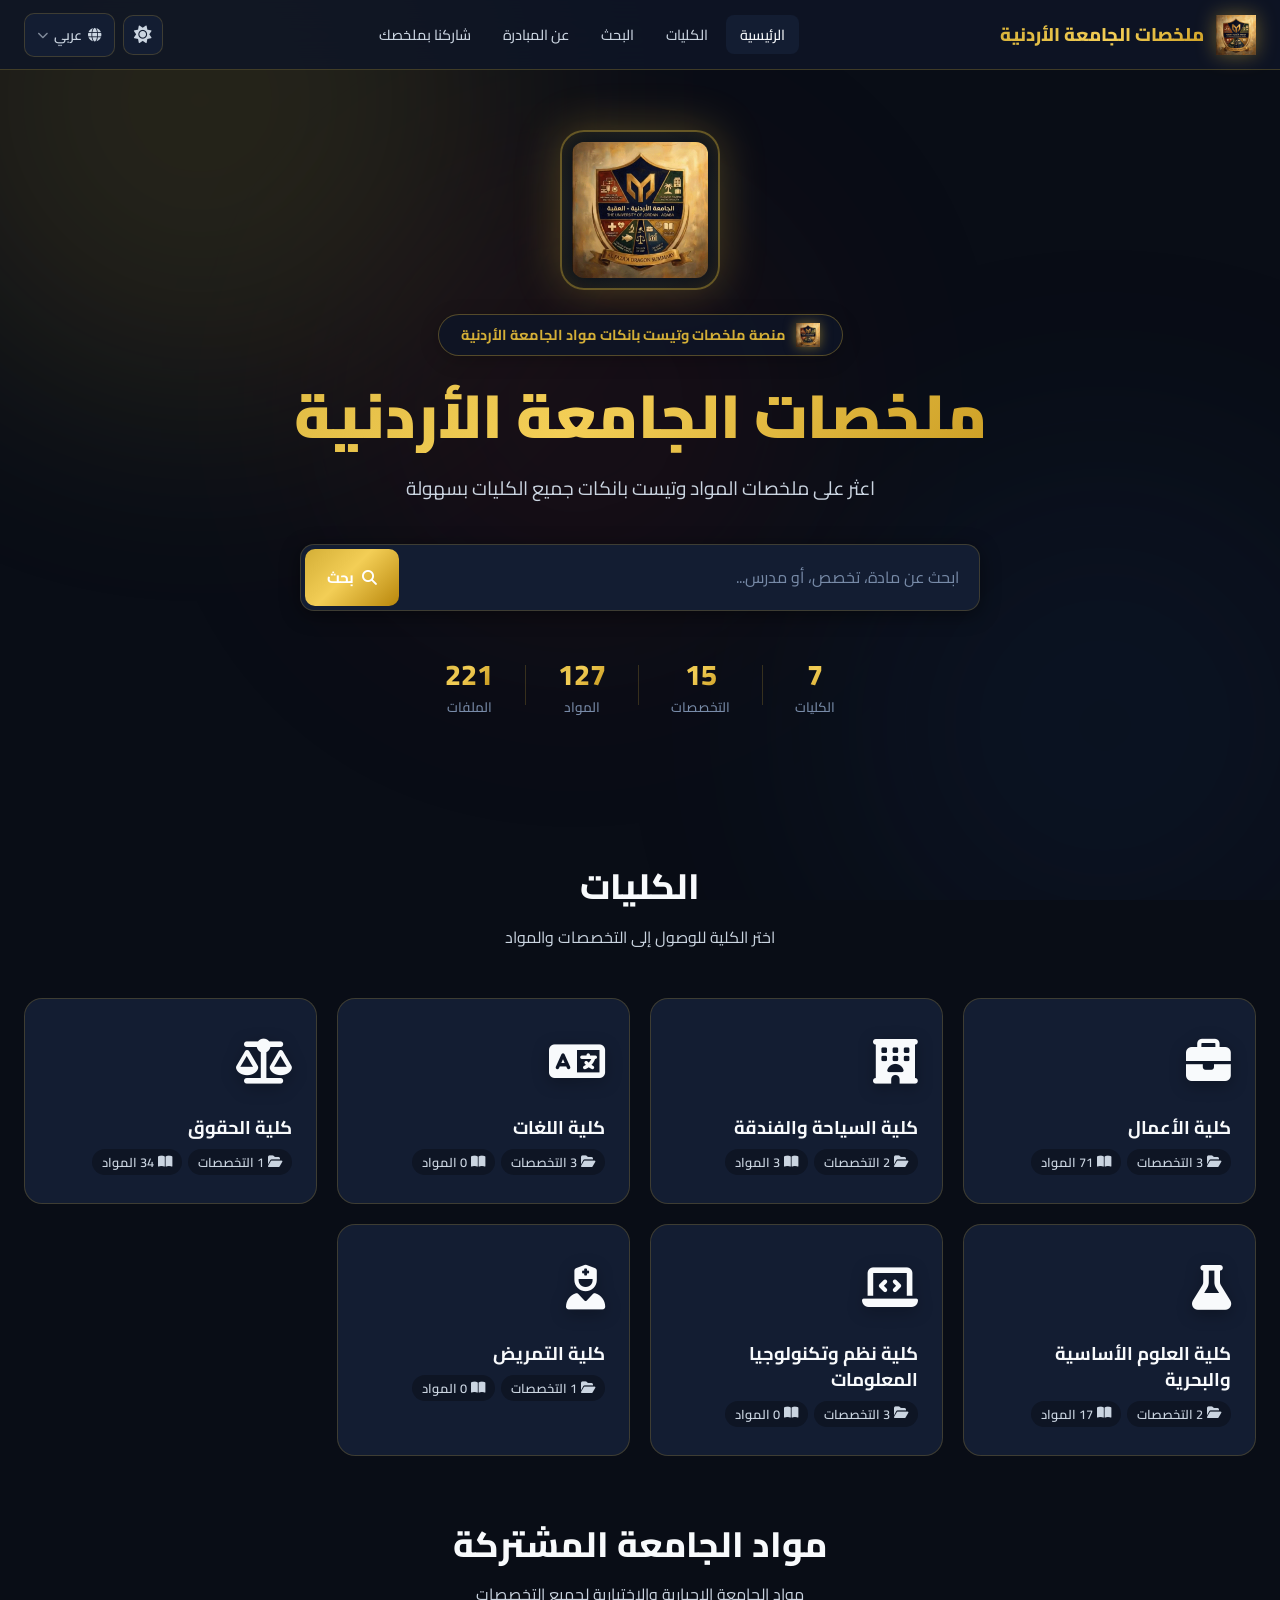
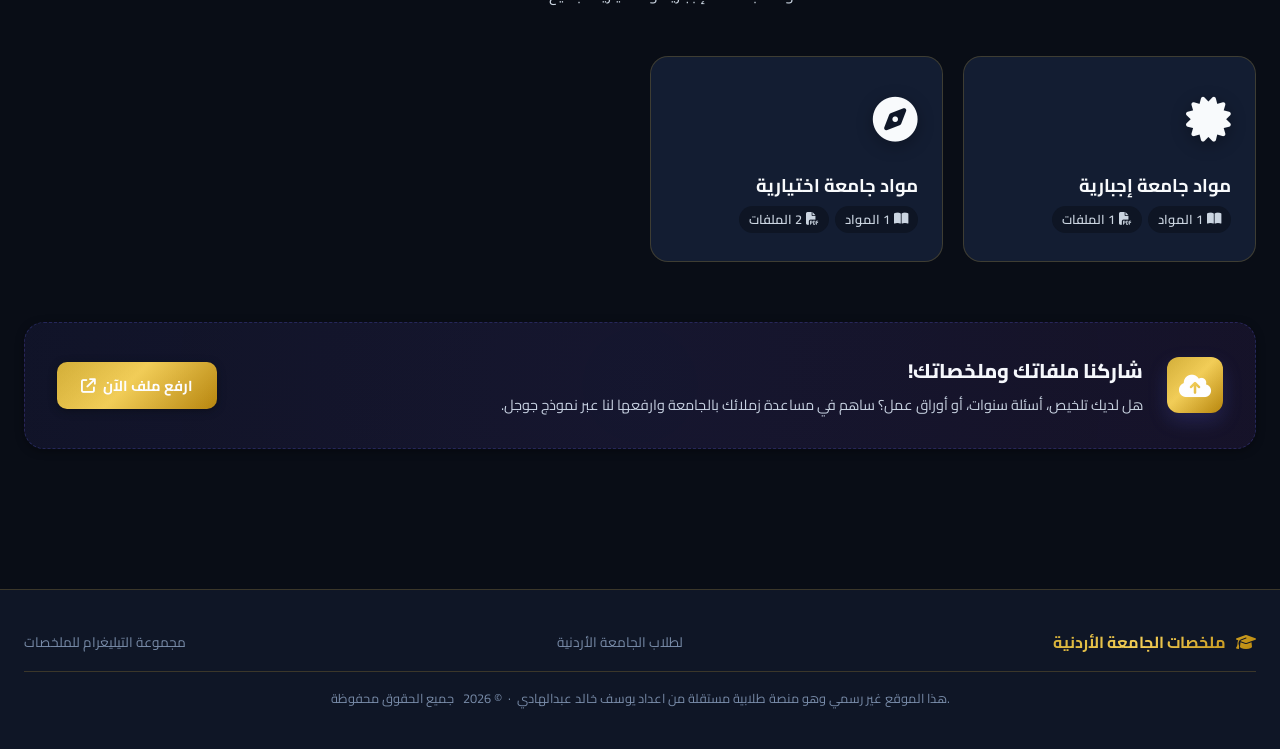
==== commit cc3be4f1: "Add files via upload" ====
--- a/index.html
+++ b/index.html
@@ -65,7 +65,9 @@
 
   <!-- PWA & Mobile App Support -->
   <link rel="manifest" href="manifest.json" />
-  <meta name="theme-color" content="#0f172a" />
+  <link rel="icon" type="image/png" href="favicon.png" />
+  <link rel="shortcut icon" href="favicon.png" />
+  <meta name="theme-color" content="#090d16" />
   <meta name="mobile-web-app-capable" content="yes" />
   <meta name="apple-mobile-web-app-capable" content="yes" />
   <meta name="apple-mobile-web-app-status-bar-style" content="black-translucent" />
@@ -100,7 +102,7 @@
 
       <!-- Logo -->
       <a href="#" class="navbar-logo" id="nav-logo-link" aria-label="الصفحة الرئيسية">
-        <span class="logo-icon"><i class="fa-solid fa-graduation-cap"></i></span>
+        <img src="logo.png" alt="شعار الجامعة الأردنية - العقبة" class="navbar-logo-img" />
         <span id="nav-site-title" data-i18n="site_title">ملخصات الجامعة الأردنية</span>
       </a>
 
@@ -165,8 +167,11 @@
       <!-- Hero Section -->
       <section class="hero" aria-labelledby="hero-title">
         <div class="container">
+          <div class="hero-emblem-wrapper">
+            <img src="logo.png" alt="شعار الفزعة - الجامعة الأردنية العقبة" class="hero-emblem-img" />
+          </div>
           <div class="hero-badge" aria-label="منصة ملخصات الجامعة الأردنية">
-            <span><i class="fa-solid fa-graduation-cap"></i></span>
+            <img src="logo.png" alt="شعار" class="hero-badge-logo" />
             <span id="hero-badge-text" data-i18n="site_subtitle">منصة ملخصات الجامعة الأردنية</span>
           </div>
 
--- a/style.css
+++ b/style.css
@@ -11,39 +11,44 @@
    2. CSS Variables (Theming)
    ============================================================ */
 :root {
-  /* Dark Mode Colors (Default) */
-  --bg-primary: #0a0a0f;
-  --bg-secondary: #111118;
-  --bg-card: #16161f;
-  --bg-card-hover: #1e1e2a;
-  --bg-input: #1a1a24;
-  --bg-overlay: rgba(0, 0, 0, 0.6);
-
-  --text-primary: #f0f0f8;
-  --text-secondary: #a0a0bc;
-  --text-muted: #6b6b85;
-  --text-inverse: #0a0a0f;
-
-  --border-color: #2a2a3a;
-  --border-focus: #6366f1;
-
-  --accent-primary: #6366f1;
-  --accent-secondary: #818cf8;
-  --accent-gradient: linear-gradient(135deg, #6366f1 0%, #8b5cf6 50%, #06b6d4 100%);
-  --accent-glow: rgba(99, 102, 241, 0.25);
+  /* Dark Mode Colors (Default) - Royal Metallic Gold & Midnight Navy */
+  --bg-primary: #090d16;
+  --bg-secondary: #0f1626;
+  --bg-card: #131d32;
+  --bg-card-hover: #1a2845;
+  --bg-input: #0e1524;
+  --bg-overlay: rgba(5, 8, 16, 0.75);
+
+  --text-primary: #f8fafc;
+  --text-secondary: #cbd5e1;
+  --text-muted: #788ba8;
+  --text-inverse: #090d16;
+
+  --border-color: rgba(212, 175, 55, 0.22);
+  --border-focus: #d4af37;
+
+  --accent-primary: #d4af37;
+  --accent-secondary: #f3ce56;
+  --accent-tertiary: #b8860b;
+  --accent-gradient: linear-gradient(135deg, #d4af37 0%, #f3ce56 45%, #b8860b 100%);
+  --accent-glow: rgba(212, 175, 55, 0.28);
+
+  --accent-navy: #162b50;
+  --accent-crimson: #8b1e22;
+  --accent-emerald: #1e5b32;
 
   --success: #22c55e;
   --warning: #f59e0b;
   --error: #ef4444;
-  --info: #06b6d4;
-
-  --shadow-sm: 0 2px 8px rgba(0, 0, 0, 0.3);
-  --shadow-md: 0 4px 20px rgba(0, 0, 0, 0.4);
-  --shadow-lg: 0 8px 40px rgba(0, 0, 0, 0.5);
-  --shadow-glow: 0 0 30px rgba(99, 102, 241, 0.15);
-
-  --glass-bg: rgba(22, 22, 31, 0.8);
-  --glass-border: rgba(255, 255, 255, 0.08);
+  --info: #38bdf8;
+
+  --shadow-sm: 0 2px 8px rgba(0, 0, 0, 0.35);
+  --shadow-md: 0 4px 20px rgba(0, 0, 0, 0.45);
+  --shadow-lg: 0 8px 40px rgba(0, 0, 0, 0.55);
+  --shadow-glow: 0 0 35px rgba(212, 175, 55, 0.22);
+
+  --glass-bg: rgba(15, 22, 38, 0.85);
+  --glass-border: rgba(212, 175, 55, 0.25);
 
   --nav-height: 70px;
   --border-radius: 12px;
@@ -52,32 +57,36 @@
   --transition: all 0.3s cubic-bezier(0.4, 0, 0.2, 1);
 }
 
-/* Light Mode Override */
+/* Light Mode Override - Royal Parchment Gold & Warm Navy */
 [data-theme="light"] {
-  --bg-primary: #f8f8ff;
+  --bg-primary: #faf8f4;
   --bg-secondary: #ffffff;
   --bg-card: #ffffff;
-  --bg-card-hover: #f0f0fa;
-  --bg-input: #f4f4ff;
-  --bg-overlay: rgba(0, 0, 0, 0.4);
-
-  --text-primary: #0f0f1a;
-  --text-secondary: #4b4b6a;
-  --text-muted: #8888a4;
+  --bg-card-hover: #f5f1e8;
+  --bg-input: #f2ede2;
+  --bg-overlay: rgba(9, 13, 22, 0.4);
+
+  --text-primary: #0f172a;
+  --text-secondary: #334155;
+  --text-muted: #64748b;
   --text-inverse: #ffffff;
 
-  --border-color: #dcdcec;
-  --border-focus: #6366f1;
-
-  --accent-glow: rgba(99, 102, 241, 0.15);
-
-  --shadow-sm: 0 2px 8px rgba(0, 0, 0, 0.06);
-  --shadow-md: 0 4px 20px rgba(0, 0, 0, 0.1);
-  --shadow-lg: 0 8px 40px rgba(0, 0, 0, 0.14);
-  --shadow-glow: 0 0 30px rgba(99, 102, 241, 0.1);
-
-  --glass-bg: rgba(255, 255, 255, 0.85);
-  --glass-border: rgba(0, 0, 0, 0.08);
+  --border-color: rgba(184, 134, 11, 0.22);
+  --border-focus: #b8860b;
+
+  --accent-primary: #b8860b;
+  --accent-secondary: #d4af37;
+  --accent-tertiary: #8a6d1c;
+  --accent-gradient: linear-gradient(135deg, #b8860b 0%, #d4af37 55%, #1e3a8a 100%);
+  --accent-glow: rgba(184, 134, 11, 0.18);
+
+  --shadow-sm: 0 2px 8px rgba(15, 23, 42, 0.06);
+  --shadow-md: 0 4px 20px rgba(15, 23, 42, 0.09);
+  --shadow-lg: 0 8px 40px rgba(15, 23, 42, 0.13);
+  --shadow-glow: 0 0 30px rgba(184, 134, 11, 0.15);
+
+  --glass-bg: rgba(255, 255, 255, 0.88);
+  --glass-border: rgba(184, 134, 11, 0.2);
 }
 
 /* ============================================================
@@ -171,40 +180,40 @@
   position: absolute;
   border-radius: 50%;
   filter: blur(120px);
-  opacity: 0.07;
+  opacity: 0.14;
   animation: blobFloat 20s ease-in-out infinite;
 }
 
 .bg-blob-1 {
   width: 600px;
   height: 600px;
-  background: #6366f1;
+  background: #d4af37;
   top: -200px;
   left: -100px;
   animation-delay: 0s;
 }
 
 .bg-blob-2 {
-  width: 500px;
-  height: 500px;
-  background: #8b5cf6;
+  width: 550px;
+  height: 550px;
+  background: #1b3a6b;
   bottom: -100px;
   right: -100px;
   animation-delay: -7s;
 }
 
 .bg-blob-3 {
-  width: 400px;
-  height: 400px;
-  background: #06b6d4;
-  top: 50%;
-  left: 50%;
+  width: 450px;
+  height: 450px;
+  background: #7a1c1c;
+  top: 45%;
+  left: 45%;
   transform: translate(-50%, -50%);
   animation-delay: -14s;
 }
 
 [data-theme="light"] .bg-blob {
-  opacity: 0.04;
+  opacity: 0.07;
 }
 
 @keyframes blobFloat {
@@ -249,7 +258,7 @@
 .navbar-logo {
   display: flex;
   align-items: center;
-  gap: 10px;
+  gap: 12px;
   font-weight: 800;
   font-size: 1.15rem;
   background: var(--accent-gradient);
@@ -260,9 +269,17 @@
   flex-shrink: 0;
 }
 
-.navbar-logo .logo-icon {
-  font-size: 1.5rem;
-  -webkit-text-fill-color: initial;
+.navbar-logo-img {
+  width: 40px;
+  height: 40px;
+  object-fit: contain;
+  filter: drop-shadow(0 0 10px rgba(212, 175, 55, 0.45));
+  transition: transform 0.3s cubic-bezier(0.175, 0.885, 0.32, 1.275), filter 0.3s ease;
+}
+
+.navbar-logo:hover .navbar-logo-img {
+  transform: scale(1.1) rotate(3deg);
+  filter: drop-shadow(0 0 16px rgba(243, 206, 86, 0.7));
 }
 
 /* Nav Links */
@@ -459,24 +476,66 @@
    ============================================================ */
 .hero {
   position: relative;
-  padding: 100px 24px 80px;
+  padding: 60px 24px 80px;
   text-align: center;
   overflow: hidden;
 }
 
+.hero-emblem-wrapper {
+  display: flex;
+  justify-content: center;
+  align-items: center;
+  margin-bottom: 24px;
+  animation: fadeInDown 0.6s ease both;
+}
+
+.hero-emblem-img {
+  width: 160px;
+  height: 160px;
+  object-fit: contain;
+  border-radius: 24px;
+  padding: 10px;
+  background: radial-gradient(circle, rgba(19, 29, 50, 0.85) 0%, rgba(9, 13, 22, 0.95) 100%);
+  border: 2px solid rgba(212, 175, 55, 0.45);
+  box-shadow: 0 0 45px rgba(212, 175, 55, 0.3), inset 0 0 25px rgba(212, 175, 55, 0.18);
+  backdrop-filter: blur(12px);
+  transition: transform 0.4s cubic-bezier(0.175, 0.885, 0.32, 1.275), box-shadow 0.4s ease, border-color 0.4s ease;
+}
+
+.hero-emblem-img:hover {
+  transform: scale(1.06) translateY(-6px);
+  border-color: rgba(243, 206, 86, 0.8);
+  box-shadow: 0 0 60px rgba(212, 175, 55, 0.55), inset 0 0 35px rgba(243, 206, 86, 0.3);
+}
+
 .hero-badge {
   display: inline-flex;
   align-items: center;
-  gap: 8px;
-  padding: 8px 18px;
-  background: var(--accent-glow);
-  border: 1px solid rgba(99, 102, 241, 0.3);
+  gap: 10px;
+  padding: 8px 22px;
+  background: var(--glass-bg);
+  border: 1.5px solid rgba(212, 175, 55, 0.35);
   border-radius: 100px;
-  font-size: 0.85rem;
-  font-weight: 600;
-  color: var(--accent-secondary);
+  font-size: 0.9rem;
+  font-weight: 700;
+  color: var(--accent-primary);
   margin-bottom: 24px;
-  animation: fadeInDown 0.6s ease both;
+  box-shadow: 0 4px 20px rgba(0, 0, 0, 0.2);
+  animation: fadeInDown 0.6s ease 0.05s both;
+  transition: var(--transition);
+}
+
+.hero-badge:hover {
+  border-color: var(--accent-primary);
+  box-shadow: var(--shadow-glow);
+  transform: translateY(-2px);
+}
+
+.hero-badge-logo {
+  width: 24px;
+  height: 24px;
+  object-fit: contain;
+  filter: drop-shadow(0 0 6px rgba(212, 175, 55, 0.5));
 }
 
 .hero-title {
@@ -2538,17 +2597,23 @@
 }
 
 .profile-avatar {
-  width: 60px;
-  height: 60px;
+  width: 64px;
+  height: 64px;
   border-radius: 50%;
-  background: rgba(99, 102, 241, 0.15);
+  background: var(--accent-glow);
+  border: 2px solid var(--accent-primary);
   color: var(--accent-primary);
   display: flex;
   align-items: center;
   justify-content: center;
   font-size: 1.8rem;
-  box-shadow: 0 4px 10px rgba(99, 102, 241, 0.1);
+  box-shadow: 0 4px 15px rgba(212, 175, 55, 0.25);
   overflow: hidden;
+  transition: transform 0.3s ease;
+}
+
+.profile-avatar:hover {
+  transform: scale(1.05);
 }
 
 .profile-avatar img {
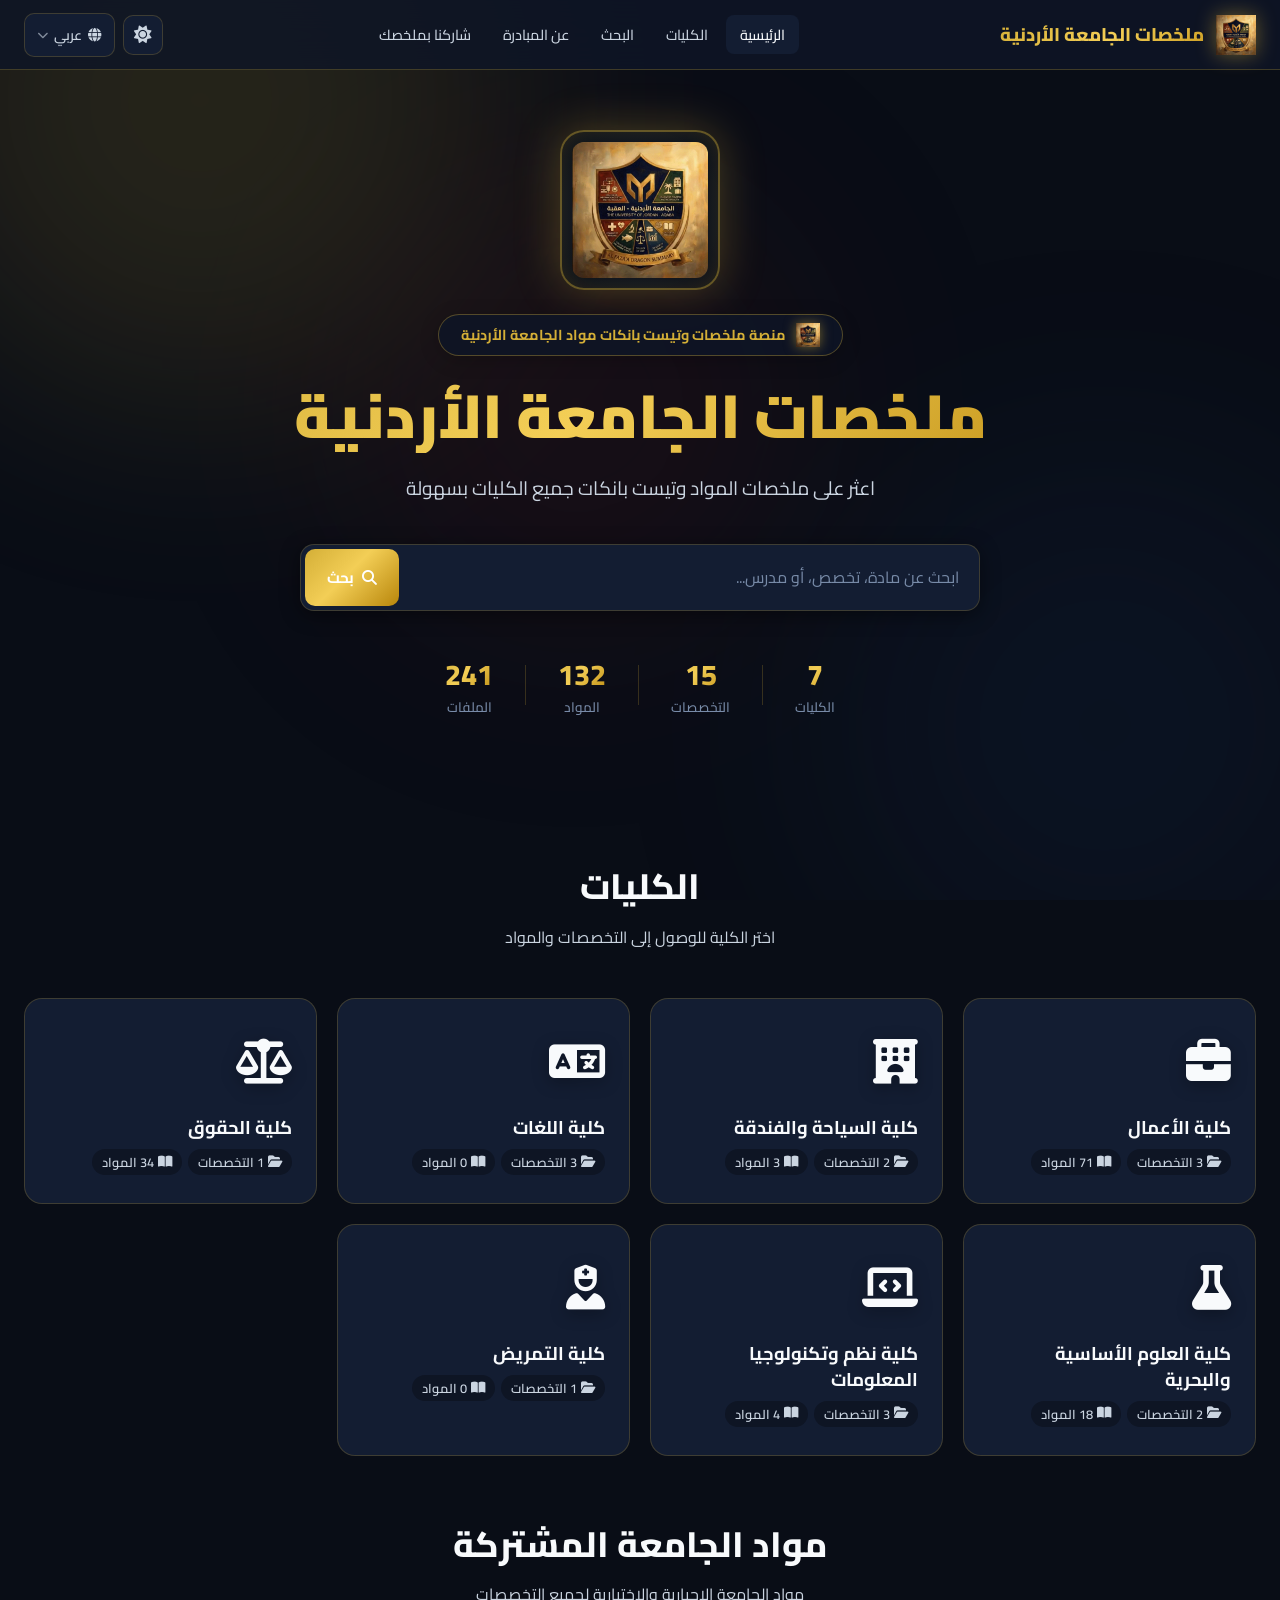
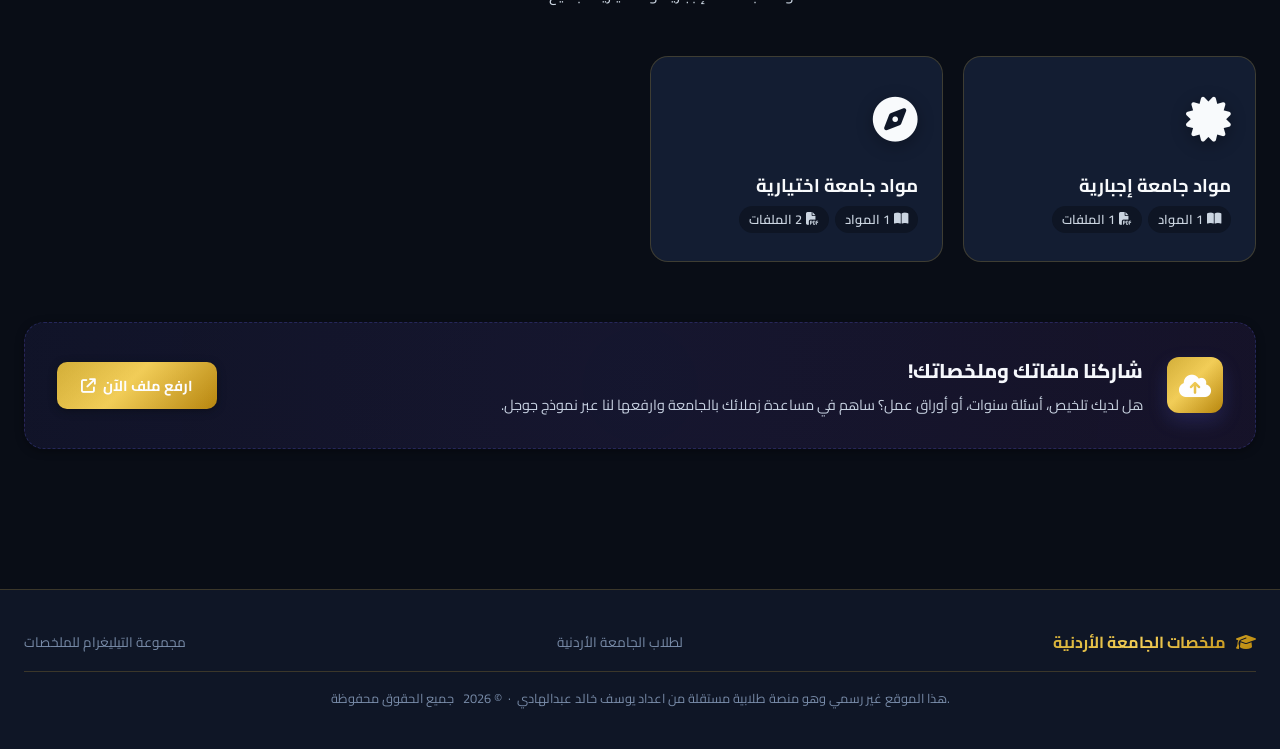
==== commit ca94a1b0: "Add files via upload" ====
--- a/index.html
+++ b/index.html
@@ -27,7 +27,7 @@
   <meta name="author" content="UJ Summary - يوسف خالد عبد الهادي" />
   <meta name="robots" content="index, follow, max-image-preview:large, max-snippet:-1, max-video-preview:-1" />
   <link rel="canonical" href="https://ju-it-aqaba.github.io/UJ_Summaries/" />
-  <meta name="google-site-verification" content="googlea249c1167560f793" />
+  <meta name="google-site-verification" content="QO4OsX8VZc9P-kvjWARfAZGD8StIuXYxQ19ht9rUAU8" />
 
   <!-- Open Graph / Facebook / WhatsApp SEO -->
   <meta property="og:type" content="website" />
@@ -53,6 +53,8 @@
     "name": "UJ Summary",
     "alternateName": ["ملخصات الجامعة الأردنية", "UJ Summaries"],
     "url": "https://ju-it-aqaba.github.io/UJ_Summaries/",
+    "logo": "https://ju-it-aqaba.github.io/UJ_Summaries/icon-512.png",
+    "image": "https://ju-it-aqaba.github.io/UJ_Summaries/icon-512.png",
     "description": "منصة ملخصات وتيست بانكات مواد الجامعة الأردنية لجميع الكليات والتخصصات",
     "inLanguage": ["ar", "en", "fr"],
     "author": {
@@ -65,14 +67,16 @@
 
   <!-- PWA & Mobile App Support -->
   <link rel="manifest" href="manifest.json" />
-  <link rel="icon" type="image/png" href="favicon.png" />
-  <link rel="shortcut icon" href="favicon.png" />
+  <link rel="icon" type="image/x-icon" href="favicon.ico" />
+  <link rel="icon" type="image/png" sizes="192x192" href="icon-192.png" />
+  <link rel="icon" type="image/png" sizes="512x512" href="icon-512.png" />
+  <link rel="shortcut icon" href="favicon.ico" />
   <meta name="theme-color" content="#090d16" />
   <meta name="mobile-web-app-capable" content="yes" />
   <meta name="apple-mobile-web-app-capable" content="yes" />
   <meta name="apple-mobile-web-app-status-bar-style" content="black-translucent" />
   <meta name="apple-mobile-web-app-title" content="UJ Summary" />
-  <link rel="apple-touch-icon" href="icon-192.png" />
+  <link rel="apple-touch-icon" sizes="180x180" href="icon-192.png" />
 
   <!-- Google Fonts - preconnect for performance -->
   <link rel="preconnect" href="https://fonts.googleapis.com" />
@@ -549,7 +553,7 @@
         <span data-i18n="footer_for">لطلاب الجامعة الأردنية</span>
       </div>
       <div class="footer-links">
-        <a href="https://t.me/+IobTJ7ghiJlmMWNk" class="footer-link" data-i18n="nav_admin">مجموعة التيليغرام للملخصات</a>
+        <a href="https://t.me/UniversityOfJordanSummaries" target="_blank" rel="noopener noreferrer" class="footer-link" data-i18n="nav_admin">مجموعة التيليغرام للملخصات</a>
       </div>
     </div>
     <div class="footer-disclaimer container">
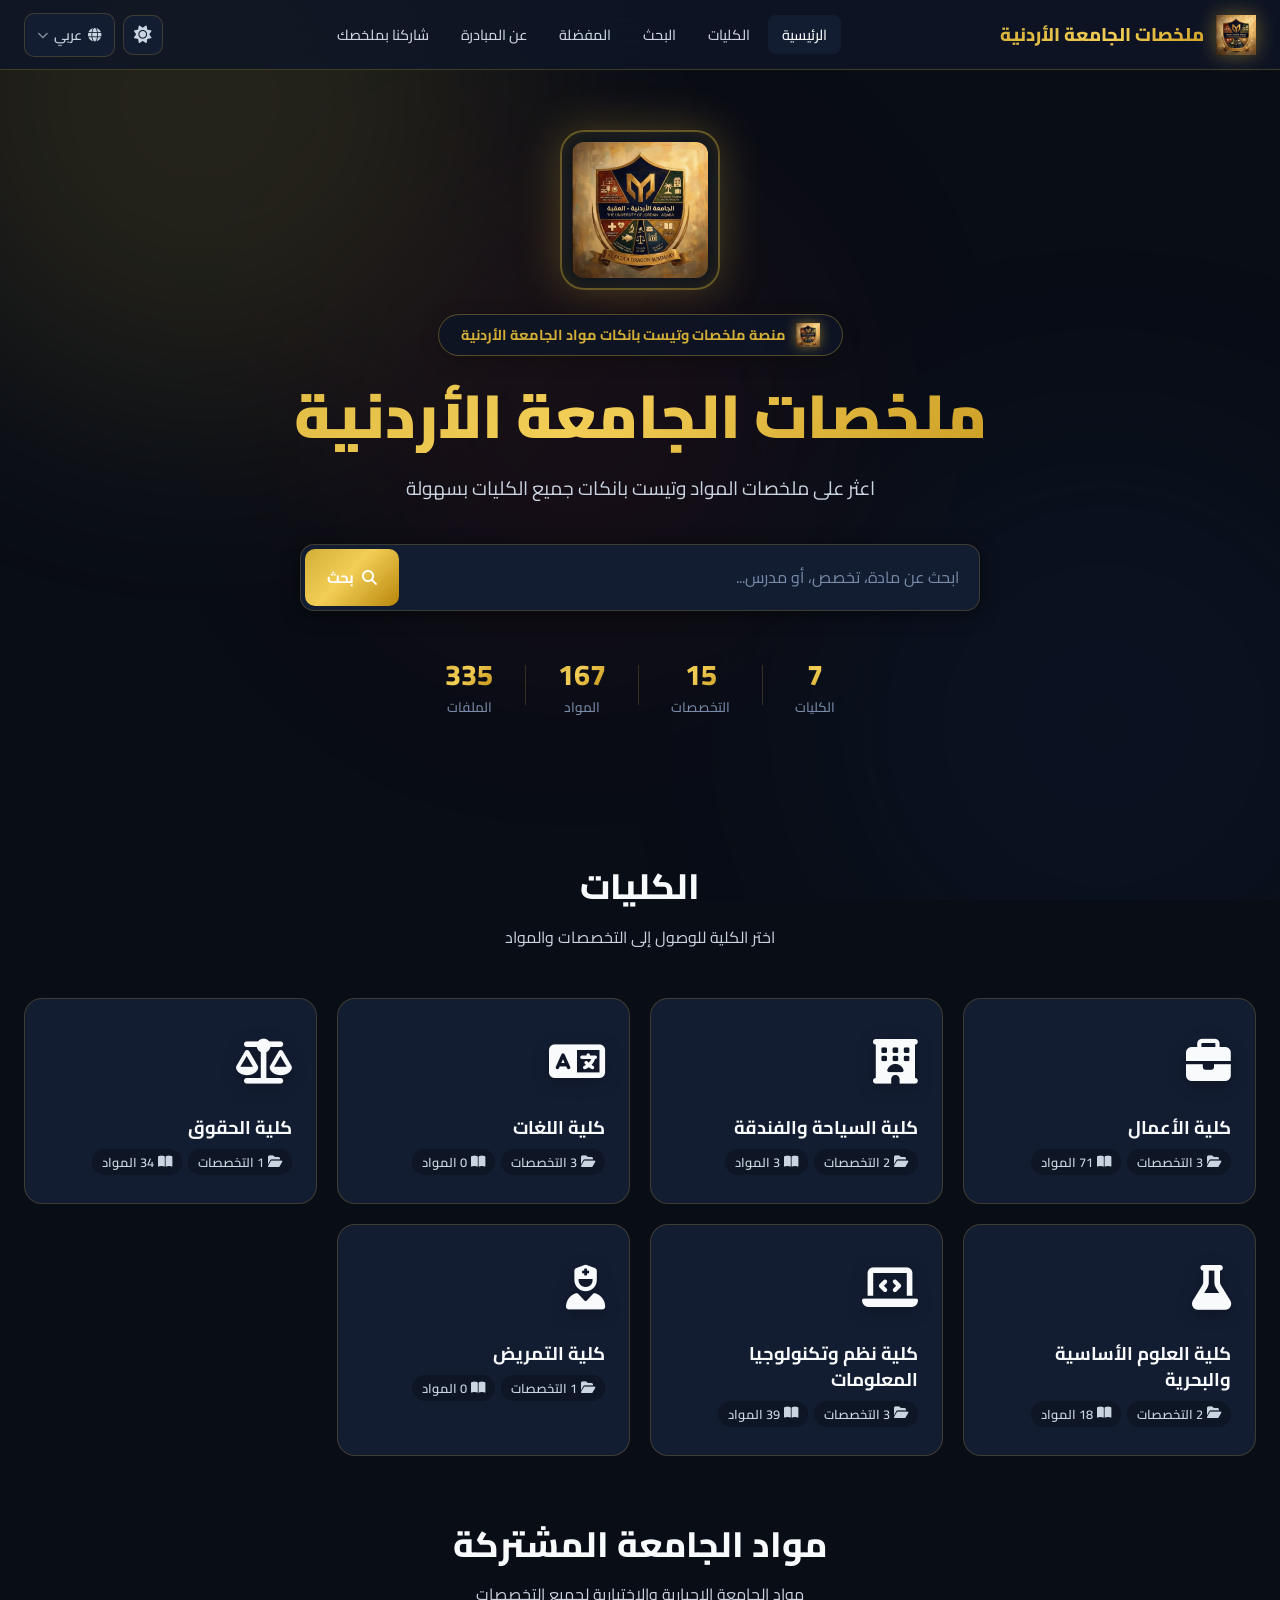
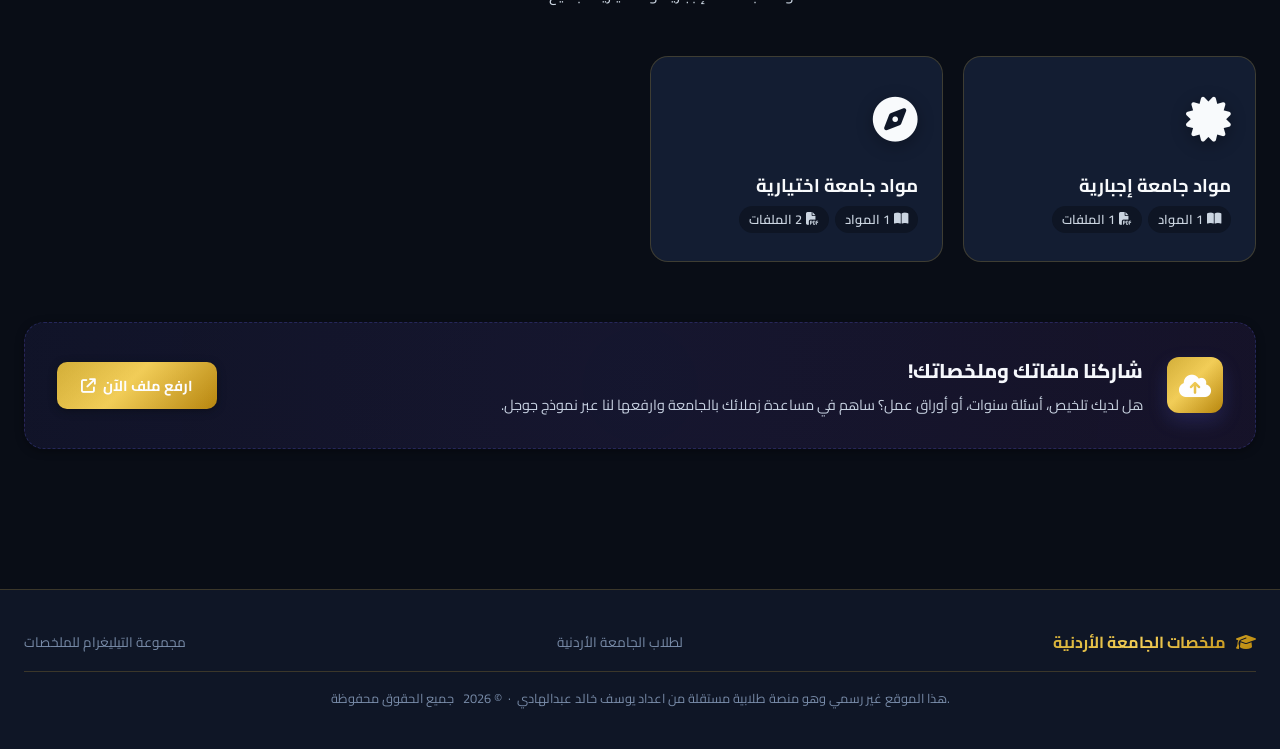
==== commit c0ed8087: "Add files via upload" ====
--- a/index.html
+++ b/index.html
@@ -114,6 +114,7 @@
         <a href="#" class="nav-link active" id="nav-home-link" data-view="home" data-i18n="nav_home">الرئيسية</a>
         <a href="#" class="nav-link" id="nav-colleges-link" data-view="colleges" data-i18n="nav_colleges">الكليات</a>
         <a href="#" class="nav-link" id="nav-search-link" data-view="search" data-i18n="nav_search">البحث</a>
+        <a href="#" class="nav-link" id="nav-favorites-link" data-view="favorites" data-i18n="nav_favorites">المفضلة</a>
         <a href="#" class="nav-link" id="nav-about-link" data-view="about" data-i18n="nav_about">عن المبادرة</a>
         <a href="https://docs.google.com/forms/d/e/1FAIpQLSfhjTQKsELCBUafk8nWsnmGSEJj9NG82syZOju6MERHpzCdnQ/viewform?usp=publish-editor" target="_blank" rel="noopener noreferrer" class="nav-link" id="nav-upload-link" data-i18n="nav_upload">شاركنا بملخصك</a>
       </nav>
@@ -391,6 +392,19 @@
       </div>
     </div>
 
+    <!-- ========== VIEW: FAVORITES ========== -->
+    <div class="view" id="view-favorites">
+      <div class="container" style="padding-top: 40px; padding-bottom: 60px;">
+        <div id="favorites-breadcrumb" class="breadcrumb" aria-label="مسار التنقل" role="navigation"></div>
+        <div class="section-header" style="text-align: start;">
+          <h2 class="section-title" id="favorites-page-title" data-i18n="favorites_title">المواد المفضلة</h2>
+          <p class="section-subtitle" id="favorites-page-subtitle" data-i18n="favorites_subtitle">المواد التي قمت بحفظها للوصول السريع</p>
+        </div>
+
+        <div class="courses-grid" id="favorites-grid" role="list" aria-label="قائمة المواد المفضلة"></div>
+      </div>
+    </div>
+
     <!-- ========== VIEW: ABOUT ========== -->
     <div class="view" id="view-about">
       <div class="container" style="padding-top: 40px; padding-bottom: 60px;">
--- a/style.css
+++ b/style.css
@@ -1218,6 +1218,22 @@
 
 [dir="ltr"] .search-result-card:hover {
   transform: translateX(3px);
+}
+
+.search-result-num {
+  font-size: 0.85rem;
+  font-weight: 800;
+  color: var(--accent-primary);
+  background: var(--bg-input);
+  border: 1px solid var(--border-color);
+  min-width: 32px;
+  height: 32px;
+  padding: 0 6px;
+  border-radius: 8px;
+  display: flex;
+  align-items: center;
+  justify-content: center;
+  flex-shrink: 0;
 }
 
 .search-result-icon {
@@ -2814,3 +2830,94 @@
   }
 }
 
+/* ============================================================
+   FAVORITES SYSTEM STYLES
+   ============================================================ */
+.course-card-top {
+  display: flex;
+  align-items: flex-start;
+  justify-content: space-between;
+  gap: 12px;
+  margin-bottom: 10px;
+}
+
+.course-card-top .course-name {
+  margin-bottom: 0;
+  flex: 1;
+}
+
+.fav-btn {
+  background: var(--bg-input);
+  border: 1px solid var(--border-color);
+  color: var(--text-muted);
+  width: 36px;
+  height: 36px;
+  border-radius: 50%;
+  display: inline-flex;
+  align-items: center;
+  justify-content: center;
+  cursor: pointer;
+  transition: all 0.25s cubic-bezier(0.4, 0, 0.2, 1);
+  font-size: 0.95rem;
+  flex-shrink: 0;
+  padding: 0;
+  outline: none;
+  z-index: 2;
+}
+
+.fav-btn:hover {
+  background: rgba(239, 68, 68, 0.12);
+  border-color: rgba(239, 68, 68, 0.4);
+  color: #ef4444;
+  transform: scale(1.12);
+}
+
+.fav-btn.active {
+  background: rgba(239, 68, 68, 0.15);
+  border-color: rgba(239, 68, 68, 0.5);
+  color: #ef4444;
+  box-shadow: 0 0 12px rgba(239, 68, 68, 0.25);
+}
+
+.fav-btn.active i {
+  animation: favPulse 0.35s ease-in-out;
+}
+
+.fav-btn-lg {
+  width: 44px;
+  height: 44px;
+  font-size: 1.2rem;
+  border-radius: 12px;
+}
+
+.course-header-top-row {
+  display: flex;
+  align-items: center;
+  justify-content: space-between;
+  gap: 16px;
+  margin-bottom: 16px;
+}
+
+.course-header-top-row .course-header-title {
+  margin-bottom: 0;
+}
+
+.course-origin-badge {
+  display: inline-flex;
+  align-items: center;
+  gap: 6px;
+  font-size: 0.78rem;
+  color: var(--text-muted);
+  background: var(--bg-input);
+  padding: 4px 10px;
+  border-radius: 6px;
+  margin-bottom: 10px;
+}
+
+@keyframes favPulse {
+  0% { transform: scale(1); }
+  50% { transform: scale(1.35); }
+  100% { transform: scale(1); }
+}
+
+
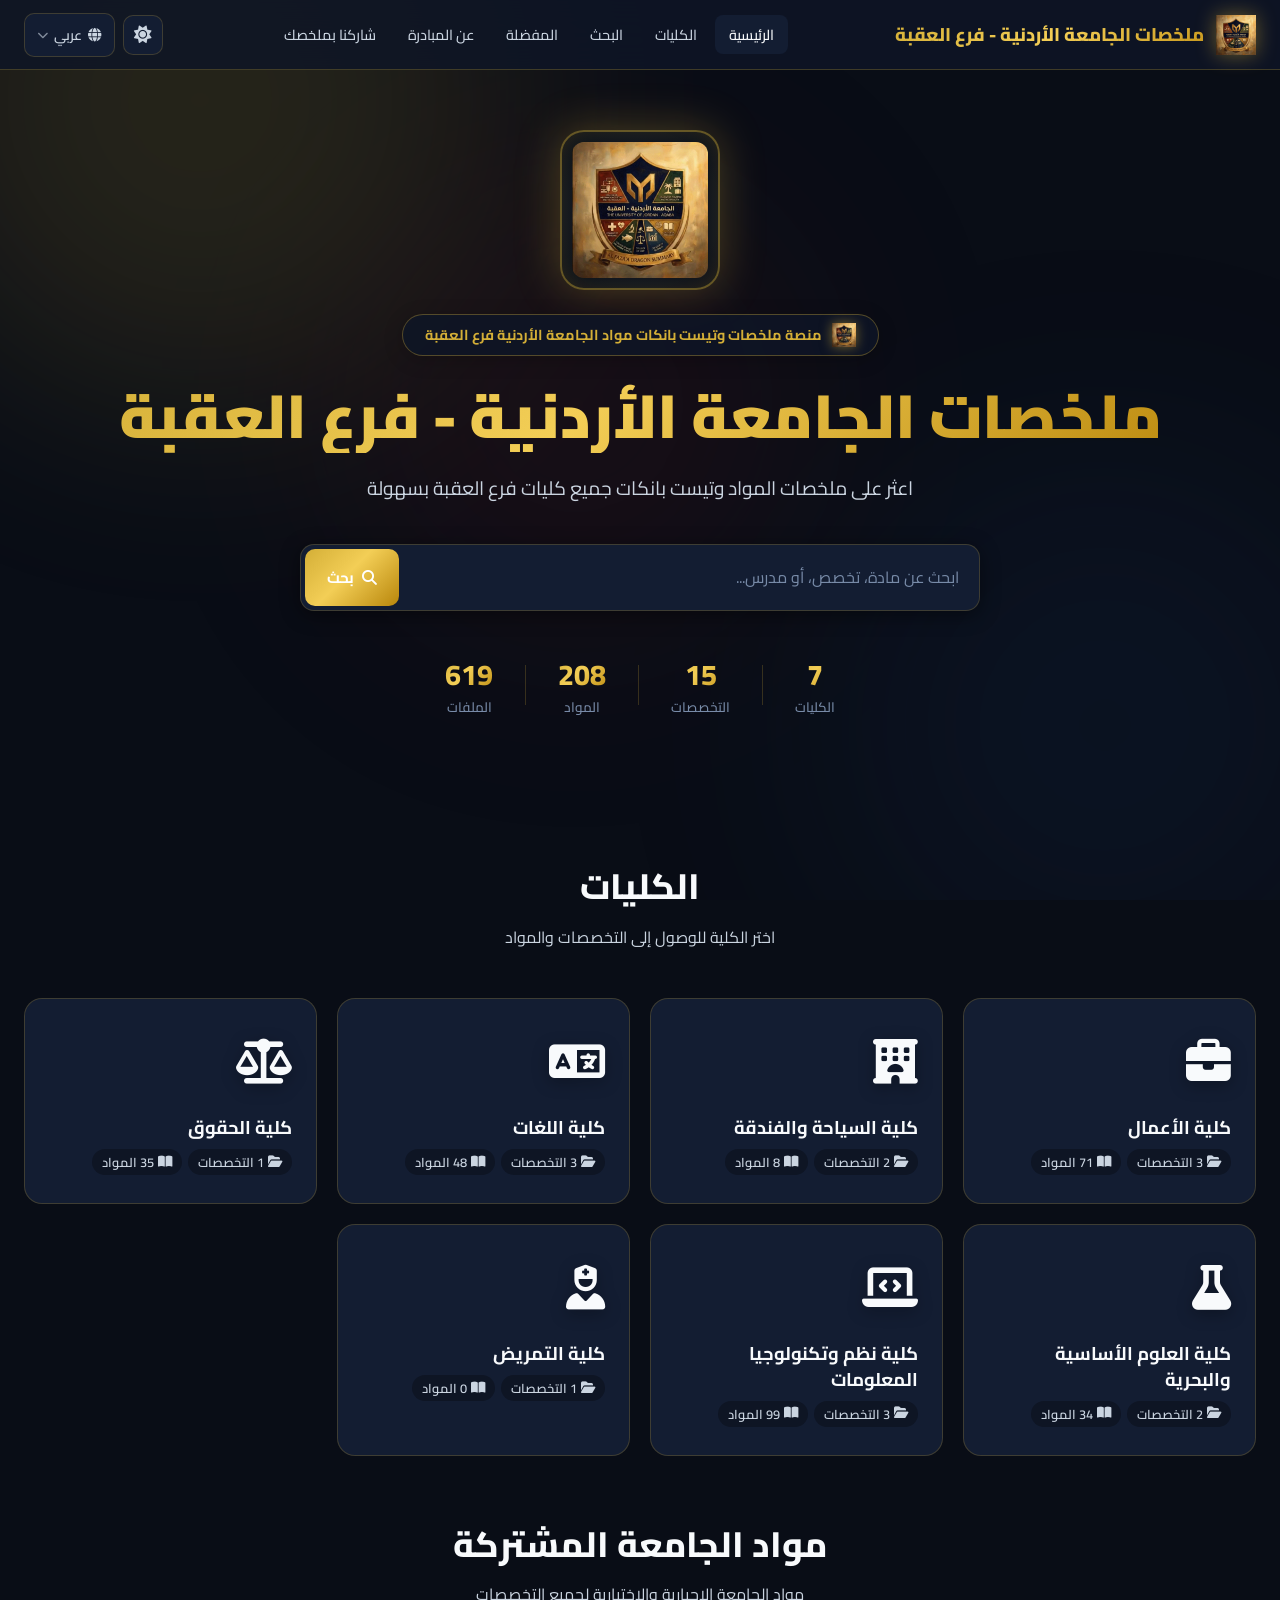
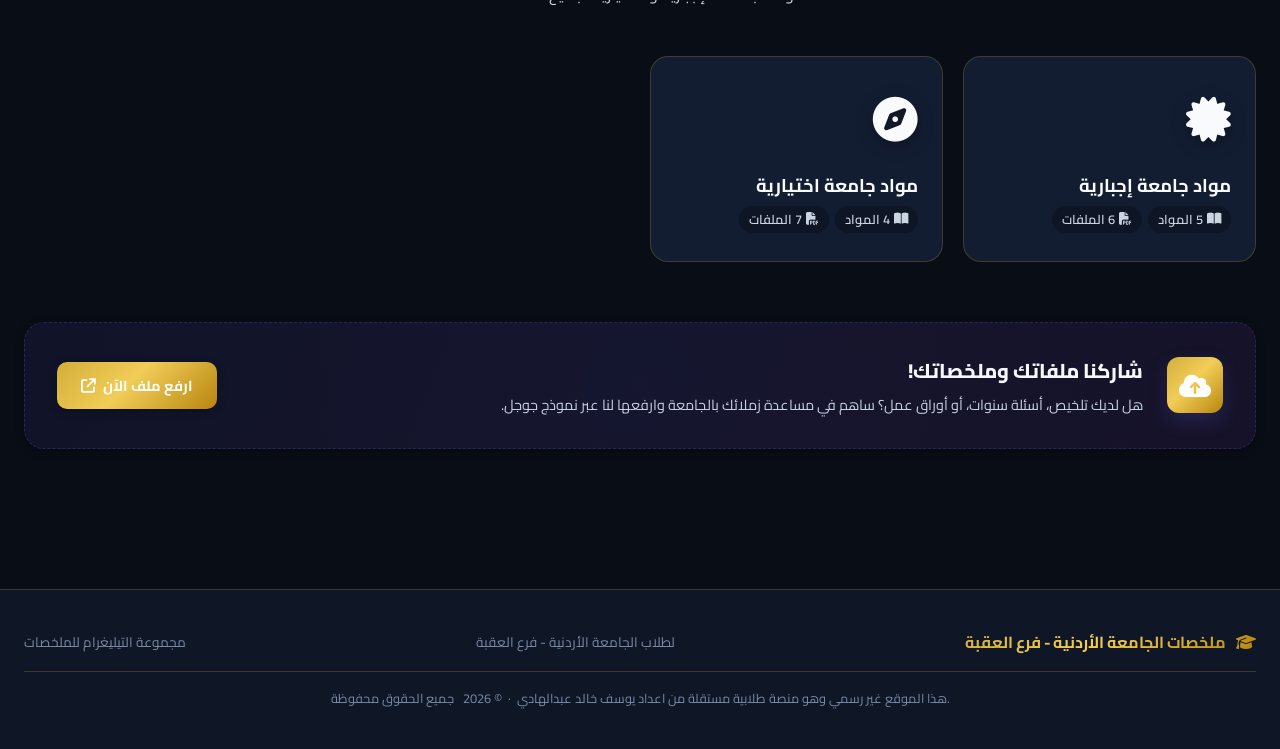
==== commit 484d8208: "Add files via upload" ====
--- a/index.html
+++ b/index.html
@@ -21,41 +21,53 @@
 
   <meta charset="UTF-8" />
   <meta name="viewport" content="width=device-width, initial-scale=1.0" />
-  <title>UJ Summary | منصة ملخصات وتيست بانك الجامعة الأردنية</title>
-  <meta name="description" content="منصة UJ Summary المجانية لطلاب الجامعة الأردنية. تصفح وحمّل كافة الملخصات، أسئلة السنوات (Test Banks)، وأوراق العمل لجميع الكليات والمواد بسهولة." />
-  <meta name="keywords" content="الجامعة الأردنية, UJ Summary, ملخصات الجامعة الأردنية, تيست بانك, University of Jordan, ملخصات المواد, أسئلة سنوات الجامعة الأردنية, UJ Summaries, ملخصات تكنولوجيا المعلومات, ملخصات الهندسة, ملخصات الطب" />
-  <meta name="author" content="UJ Summary - يوسف خالد عبد الهادي" />
+  <title>UJ Summary | منصة ملخصات وتيست بانك الجامعة الأردنية فرع العقبة</title>
+  <meta name="description" content="المنصة الطلابية الشاملة والمجانية لملخصات وتيست بانكات طلاب الجامعة الأردنية فرع العقبة (UJ Aqaba). تصفح وحمّل كافة الملخصات والأسئلة لجميع الكليات والمواد بسهولة." />
+  <meta name="keywords" content="الجامعة الأردنية فرع العقبة, ملخصات الجامعة الأردنية العقبة, ملخصات العقبة, تيست بانك الجامعة الأردنية العقبة, UJ Summary Aqaba, University of Jordan Aqaba, ملخصات الجامعة الاردنية فرع العقبة, ملخصات مواد العقبة, اسئلة سنوات الجامعة الاردنية العقبة, ملخصات تكنولوجيا المعلومات العقبة, ملخصات اللغات العقبة, ملخصات التمريض العقبة, ملخصات الإدارة والتمويل العقبة, ملخصات السياحة العقبة" />
+  <meta name="author" content="UJ Summary Aqaba - يوسف خالد عبد الهادي" />
   <meta name="robots" content="index, follow, max-image-preview:large, max-snippet:-1, max-video-preview:-1" />
   <link rel="canonical" href="https://ju-it-aqaba.github.io/UJ_Summaries/" />
   <meta name="google-site-verification" content="QO4OsX8VZc9P-kvjWARfAZGD8StIuXYxQ19ht9rUAU8" />
 
   <!-- Open Graph / Facebook / WhatsApp SEO -->
   <meta property="og:type" content="website" />
-  <meta property="og:site_name" content="UJ Summary" />
+  <meta property="og:site_name" content="UJ Summary Aqaba" />
   <meta property="og:url" content="https://ju-it-aqaba.github.io/UJ_Summaries/" />
-  <meta property="og:title" content="UJ Summary | منصة ملخصات وتيست بانك الجامعة الأردنية" />
-  <meta property="og:description" content="منصة أكاديمية مخصصة لطلاب الجامعة الأردنية لتوفير كافة الملخصات والأسئلة لجميع الكليات بأسلوب مبسط ومجاني." />
+  <meta property="og:title" content="UJ Summary | منصة ملخصات وتيست بانك الجامعة الأردنية فرع العقبة" />
+  <meta property="og:description" content="المنصة الطلابية الشاملة والمجانية لطلاب الجامعة الأردنية فرع العقبة لتوفير كافة الملخصات والأسئلة لجميع الكليات بأسلوب مبسط ومجاني." />
   <meta property="og:image" content="https://ju-it-aqaba.github.io/UJ_Summaries/icon-512.png" />
   <meta property="og:locale" content="ar_JO" />
   <meta property="og:locale:alternate" content="en_US" />
 
   <!-- Twitter Card SEO -->
   <meta name="twitter:card" content="summary_large_image" />
-  <meta name="twitter:title" content="UJ Summary | منصة ملخصات وتيست بانك الجامعة الأردنية" />
-  <meta name="twitter:description" content="منصة شاملة لتصفح وتنزيل ملخصات وتيست بانكات جميع مواد كليات الجامعة الأردنية." />
+  <meta name="twitter:title" content="UJ Summary | منصة ملخصات وتيست بانك الجامعة الأردنية فرع العقبة" />
+  <meta name="twitter:description" content="منصة شاملة لتصفح وتنزيل ملخصات وتيست بانكات جميع مواد كليات الجامعة الأردنية فرع العقبة." />
   <meta name="twitter:image" content="https://ju-it-aqaba.github.io/UJ_Summaries/icon-512.png" />
 
   <!-- Structured Data (JSON-LD) for Google Search Engine -->
   <script type="application/ld+json">
   {
     "@context": "https://schema.org",
-    "@type": "WebSite",
-    "name": "UJ Summary",
-    "alternateName": ["ملخصات الجامعة الأردنية", "UJ Summaries"],
+    "@type": "EducationalOrganization",
+    "name": "ملخصات الجامعة الأردنية فرع العقبة | UJ Aqaba Summary",
+    "alternateName": [
+      "ملخصات الجامعة الأردنية - فرع العقبة",
+      "ملخصات الجامعة الأردنية العقبة",
+      "الجامعة الأردنية فرع العقبة",
+      "UJ Summary Aqaba",
+      "UJ Aqaba Summaries",
+      "جامعة العقبة ملخصات"
+    ],
     "url": "https://ju-it-aqaba.github.io/UJ_Summaries/",
     "logo": "https://ju-it-aqaba.github.io/UJ_Summaries/icon-512.png",
     "image": "https://ju-it-aqaba.github.io/UJ_Summaries/icon-512.png",
-    "description": "منصة ملخصات وتيست بانكات مواد الجامعة الأردنية لجميع الكليات والتخصصات",
+    "description": "المنصة الطلابية الشاملة والمجانية لملخصات وتيست بانكات وأوراق عمل كافة مواد وكليات الجامعة الأردنية فرع العقبة (UJ Aqaba)",
+    "address": {
+      "@type": "PostalAddress",
+      "addressLocality": "Aqaba",
+      "addressCountry": "JO"
+    },
     "inLanguage": ["ar", "en", "fr"],
     "author": {
       "@type": "Person",
@@ -107,7 +119,7 @@
       <!-- Logo -->
       <a href="#" class="navbar-logo" id="nav-logo-link" aria-label="الصفحة الرئيسية">
         <img src="logo.png" alt="شعار الجامعة الأردنية - العقبة" class="navbar-logo-img" />
-        <span id="nav-site-title" data-i18n="site_title">ملخصات الجامعة الأردنية</span>
+        <span id="nav-site-title" data-i18n="site_title">ملخصات الجامعة الأردنية - فرع العقبة</span>
       </a>
 
       <nav class="navbar-links" id="navbar-links" role="navigation" aria-label="التنقل الرئيسي">
@@ -175,13 +187,13 @@
           <div class="hero-emblem-wrapper">
             <img src="logo.png" alt="شعار الفزعة - الجامعة الأردنية العقبة" class="hero-emblem-img" />
           </div>
-          <div class="hero-badge" aria-label="منصة ملخصات الجامعة الأردنية">
+          <div class="hero-badge" aria-label="منصة ملخصات الجامعة الأردنية فرع العقبة">
             <img src="logo.png" alt="شعار" class="hero-badge-logo" />
-            <span id="hero-badge-text" data-i18n="site_subtitle">منصة ملخصات الجامعة الأردنية</span>
+            <span id="hero-badge-text" data-i18n="site_subtitle">منصة ملخصات الجامعة الأردنية فرع العقبة</span>
           </div>
 
           <h1 class="hero-title" id="hero-title" data-i18n="hero_title">
-            ملخصات الجامعة الأردنية
+            ملخصات الجامعة الأردنية - فرع العقبة
           </h1>
 
           <p class="hero-subtitle" data-i18n="hero_subtitle">
@@ -561,10 +573,10 @@
     <div class="footer-inner">
       <div class="footer-brand">
         <span><i class="fa-solid fa-graduation-cap"></i></span>
-        <span data-i18n="site_title">ملخصات الجامعة الأردنية</span>
+        <span data-i18n="site_title">ملخصات الجامعة الأردنية - فرع العقبة</span>
       </div>
       <div class="footer-text">
-        <span data-i18n="footer_for">لطلاب الجامعة الأردنية</span>
+        <span data-i18n="footer_for">لطلاب الجامعة الأردنية - فرع العقبة</span>
       </div>
       <div class="footer-links">
         <a href="https://t.me/UniversityOfJordanSummaries" target="_blank" rel="noopener noreferrer" class="footer-link" data-i18n="nav_admin">مجموعة التيليغرام للملخصات</a>
